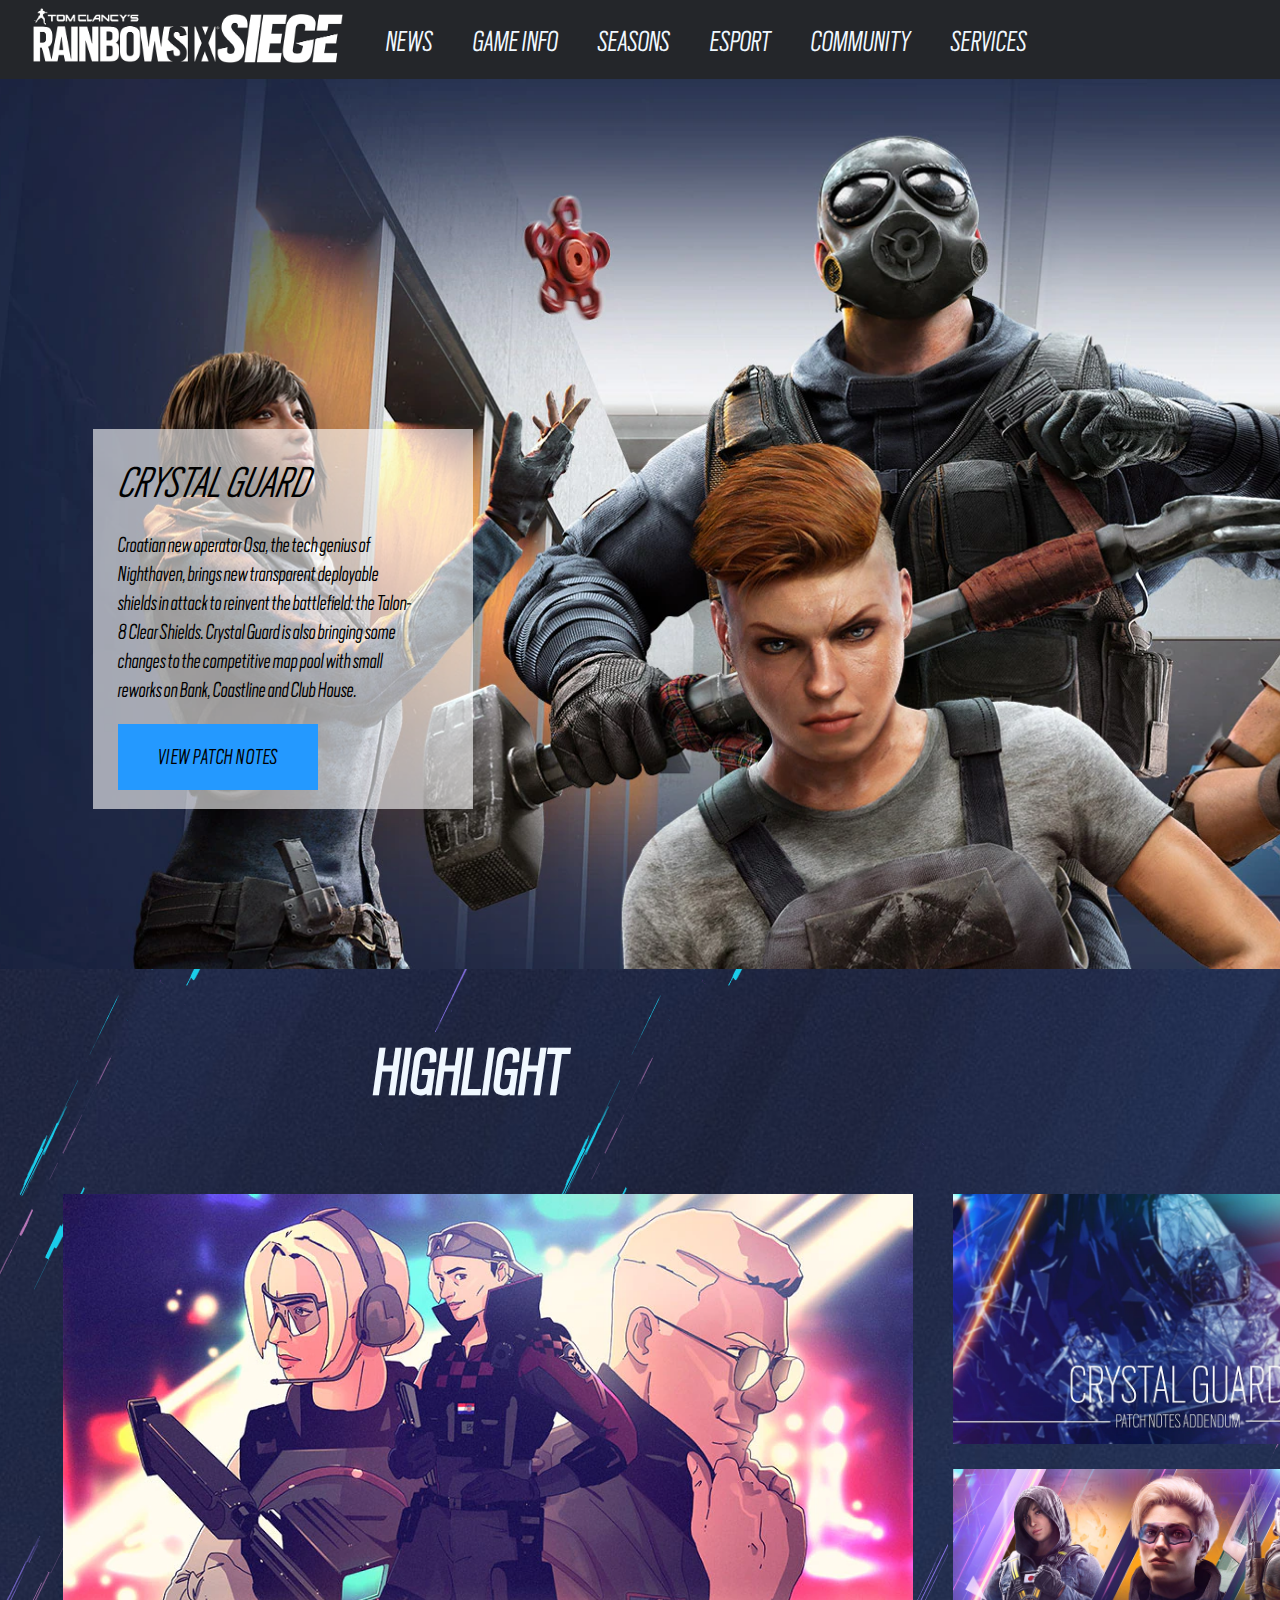
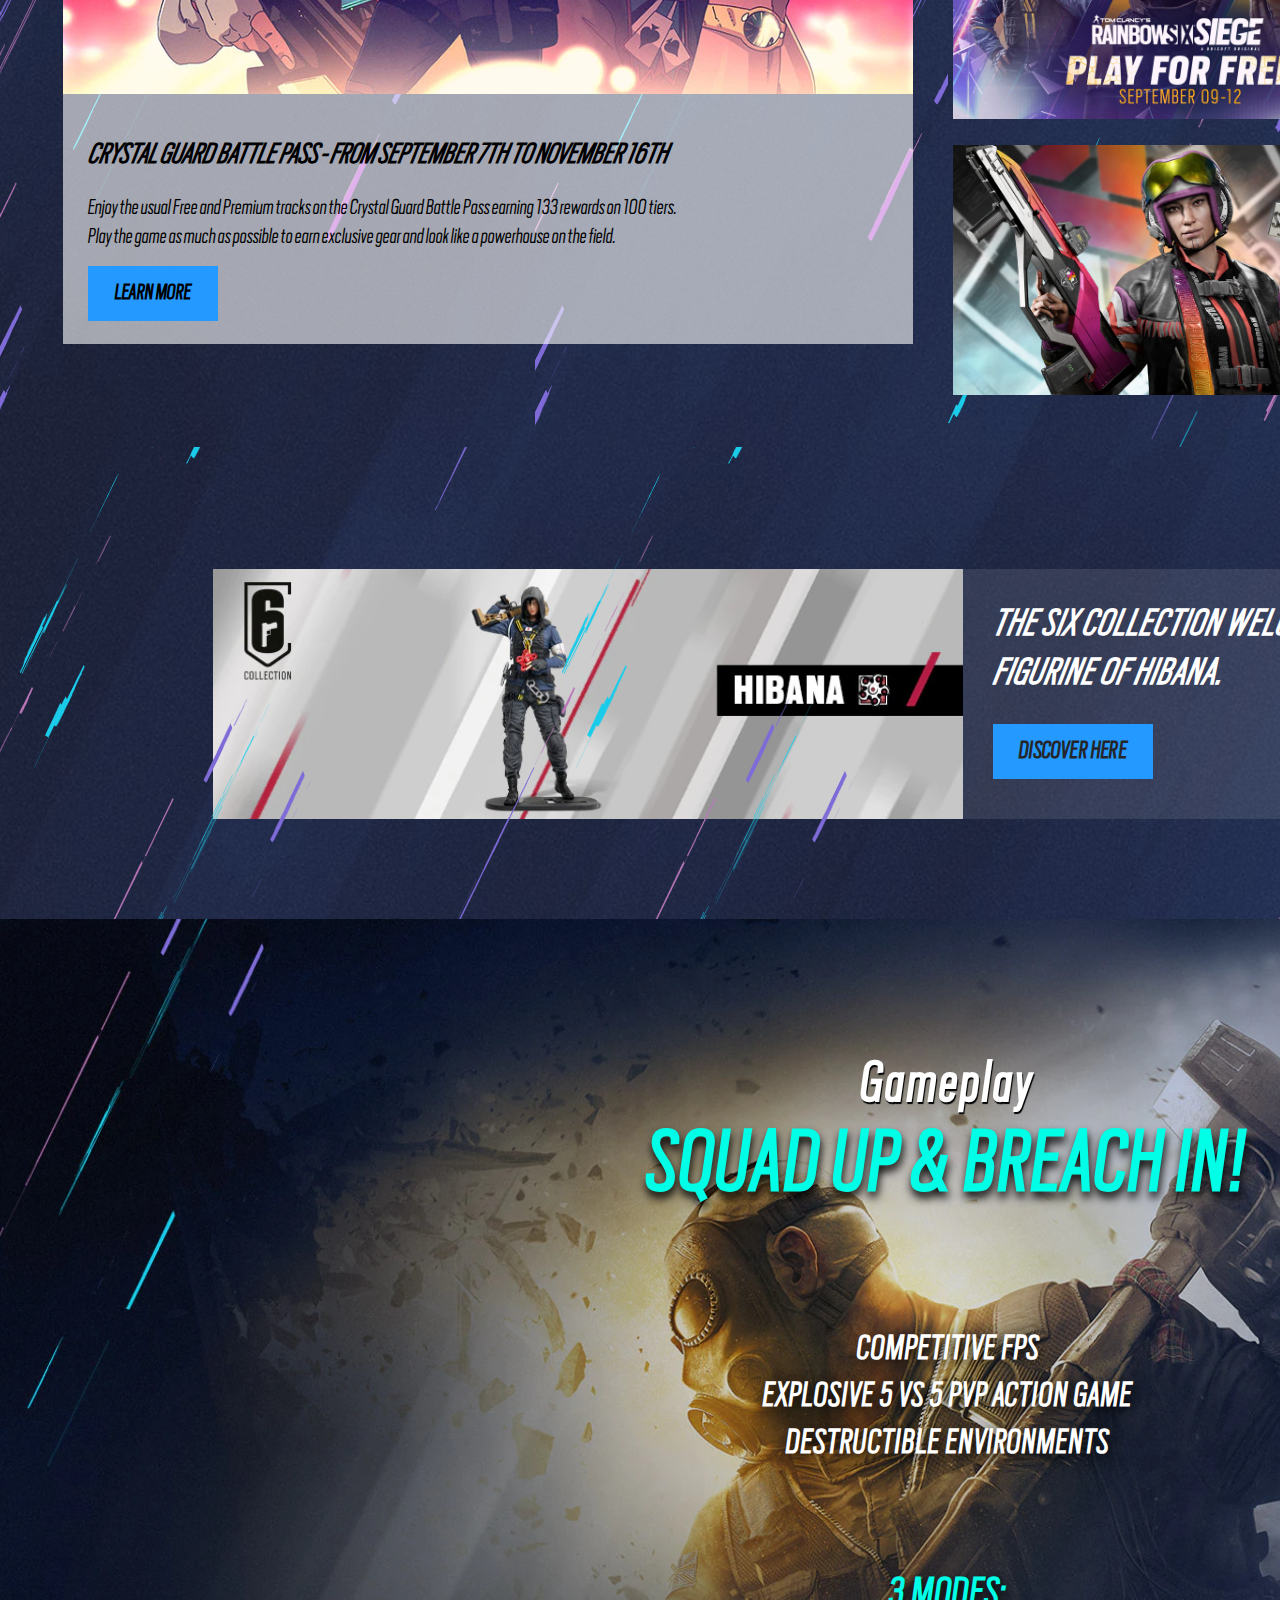
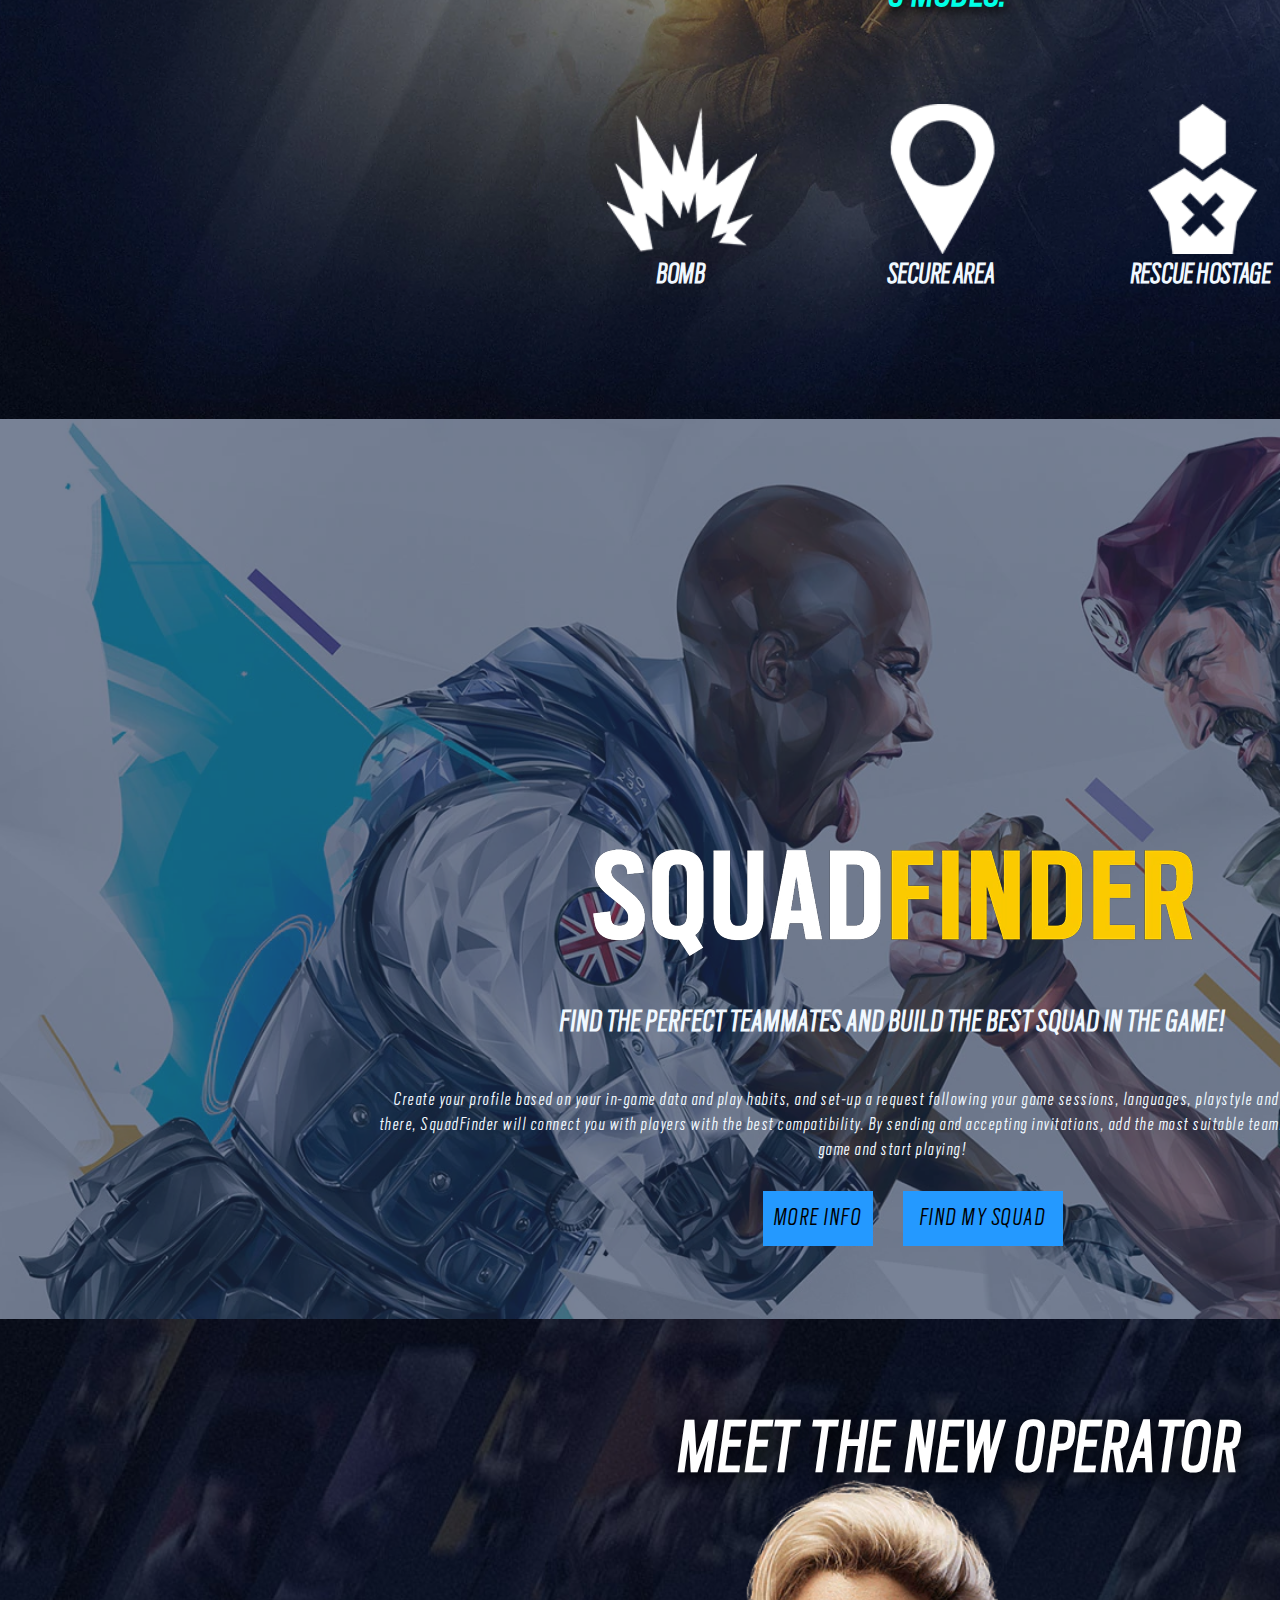
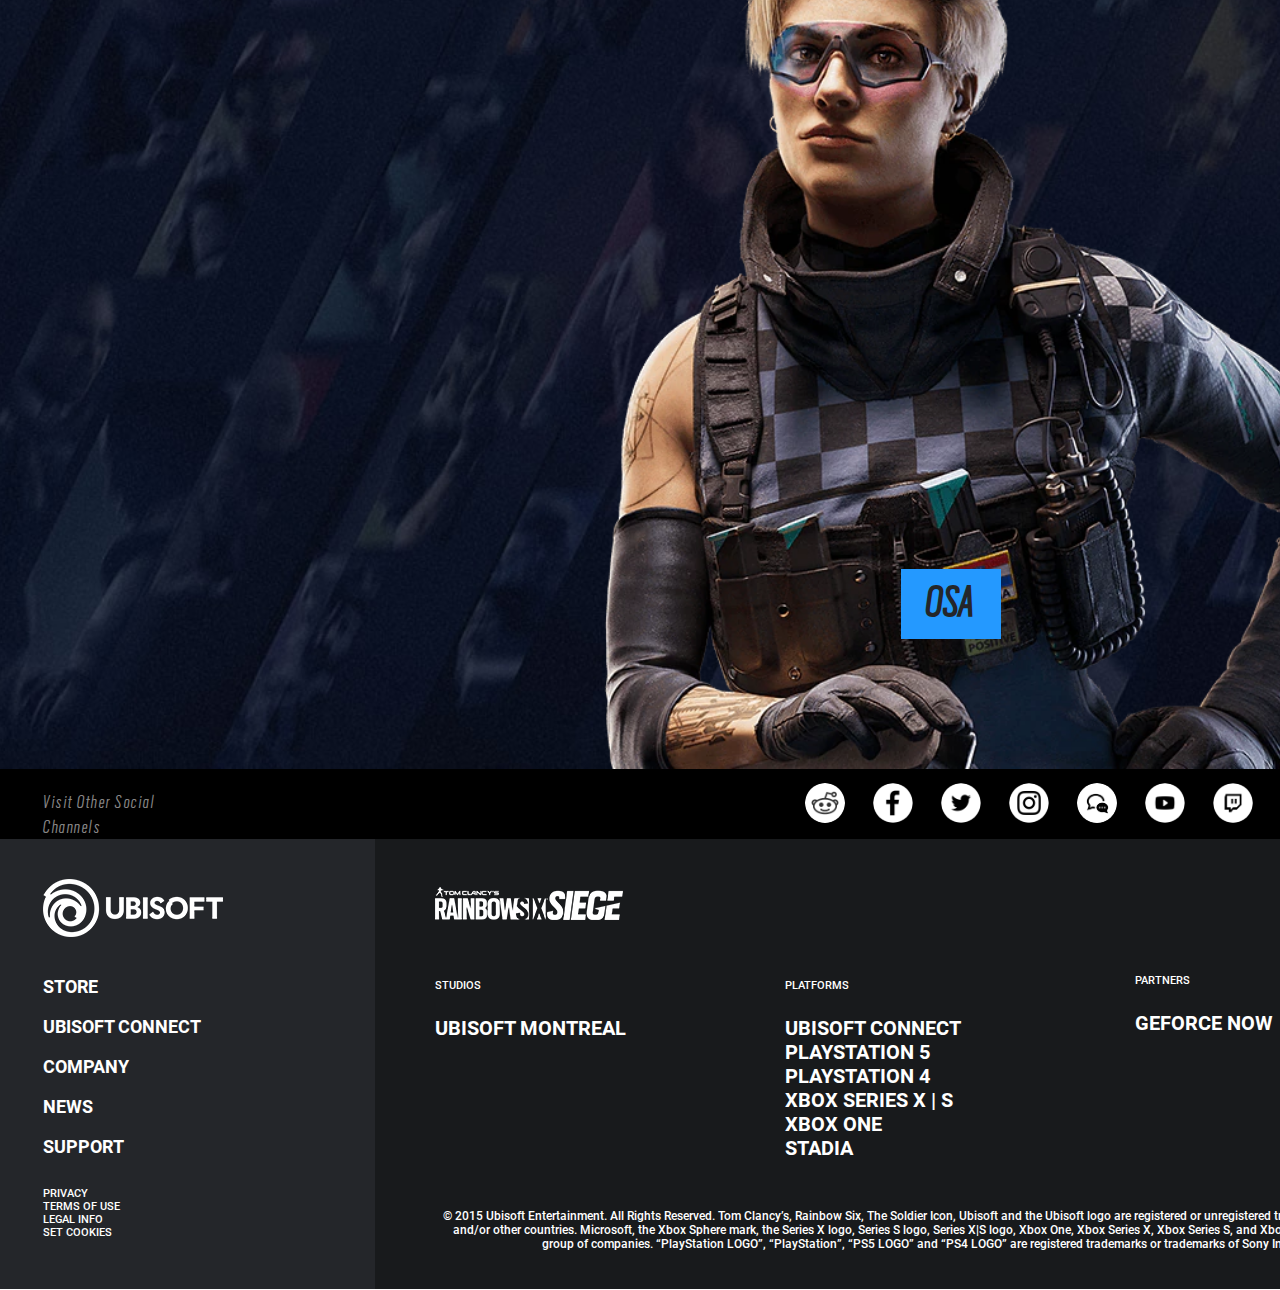
==== index.html @ 15030885 "Add files via upload" ====
<!doctype html>
<html>
<head>
<meta charset="utf-8">
<title>Untitled Document</title>
	<link href="css/main.css" rel="stylesheet">
</head>

<body>
	<div class="top">
		<div class="menu">
			<div class="logomenu"></div>
			<div class="logomenu2">
				<ul>
				<font size="+3"><li><a href="#">NEWS</a></li></font>
				<li><a href="#"><font size="+3">GAME INFO</font>
							<ul><font size="+2">
								<li><a href="#">DISCOVER</a></li>
								<li><a href="#">LEARN</a></li>
								<li><a href="#">OPERATIORS</a></li>
								<li><a href="#">MAPS</a></li>
								<li><a href="#">MEDIA</a></li></font>
					</ul>	
					</a></li>
				<font size="+3"><li><a href="#">SEASONS</a></li></font>
				<font size="+3"><li><a href="#">ESPORT</a></li></font>
				<li><a href="#"><font size="+3">COMMUNITY</font></a>
					<ul><font size="+2">
								<li><a href="#">GAMEPLAN</a></li>
								<li><a href="#">R6FIX</a></li>
								<li><a href="#">TOP ISSUES</a></li>
								<li><a href="#">SIEGE CHAMPIONS PROGRAM</a></li>
						</font>	
					</ul>
					</li>
				<li><a href="#"><font size="+3">SERVICES</font></a>
							<ul><font size="+2">
								<li><a href="#">MY PROFILE</a></li>
								<li><a href="#">SQUADFINDER</a></li>
								<li><a href="#">FRIEND REFFERAL</a></li>
								<li><a href="#">SUPPORT</a></li>
								<li><a href="#">SERVICE STATUS</a></li></font>
					</ul>
					</li>
			</ul>
			</div>
			<div class="logomenu3">
						<div class="in3">BUY NOW</div>
				<div class="in3">FREE WEEKEND</div>
			</div>
		</div>
			<div class="back">
				<div class="new">
				      <font size="+7"><i>CRYSTAL GUARD</i></font>
					<br><br><font size="+2">Croatian new operator Osa, the tech genius of</font>
					<br><font size="+2">Nighthaven, brings new transparent deployable</font>
					<br><font size="+2">shields in attack to reinvent the battlefield: the Talon-</font>
					<br><font size="+2">8 Clear Shields. Crystal Guard is also bringing some</font>
					<br><font size="+2">changes to the competitive map pool with small</font>
					<br><font size="+2">reworks on Bank, Coastline and Club House.</font>
				 <br><br><div class="newbox"><br><font size="+2">VIEW PATCH NOTES</font></div>
				</div>
				<div class="new1">
					<div class="topnew1"><i><font size="+2">NEW TO THE GAME?</font></i></div>
					<div class="newbox1">BEACH IN</div>
				</div>
					
				</div>
			<div class="giua">
				<div class="trai"><font size="+6"><h2>HIGHLIGHT</h2></font>
				<div class="trongtrai">
				  <br><div class="trongtrai1"></div>
						<div class="trongtrai2"><br><h1><i>CRYSTAL GUARD BATTLE PASS - FROM SEPTEMBER 7TH TO NOVEMBER 16TH</i></h1>
							<font size="+2">Enjoy the usual Free and Premium tracks on the Crystal Guard Battle Pass earning 133 rewards on 100 tiers.</font> 
							<font size="+2"><br>Play the game as much as possible to earn exclusive gear and look like a powerhouse on the field.</font>
						  <div class="boxtrai"><font size="+2">LEARN MORE</font></div>
							
					</div>
						
					</div>
				
				</div>
				<div class="phai"><font size="+6"><h2>LATEST NEWS</h2></font>
				<div class="trongphai">
					<br><div class="phai1">
						<div class="phai1-1"></div>
						<div class="phai1-2">
						<h2><i>Y6S3 CRYSTAL GUARD PATCH NOTES ADDENDUM</i></h2>
							<div class="botton">7/9/2021</div>
							<font size="+2">Updates and fixes made over the course of the Y6S3 Test Server.</font>
							<div class="readmore"><font size="+2">READ MORE</font></div>
							<div class="allnew">ALL NEWS</div>
							
						</div>
					</div>
					<div class="phai2">
						<div class="phai2-1"></div>
						<div class="phai2-2">
							<h2><i>SQUAD UP AND BREACH IN WITH RAINBOW SIX SIEGE FOR FREE THIS WEEKEND STARTING SEPTEMBER 9TH!</i></h2>
							<div class="botton2">7/9/2021</div>
							<font size="+2">Join over 75 million players and take advantage of the game at the best price ever!</font>
							<div class="readmore2"><font size="+2">READ MORE</font></div>
						
						</div>
					
					</div>
					<div class="phai3">
						<div class="phai3-1"></div>
						<div class="phai3-2">
						
							<h2><i>SIXTH GUARDIAN CHARITY PROGRAM Y6S3: INDSPIRE</i></h2>
							<div class="botton2">6/9/2021</div>
							<font size="+2">This Season, we’re partnering with Indspire for our next Sixth Guardian charity bundle!</font>
							<div class="readmore2"><font size="+2">READ MORE</font></div>
						
						</div>
						
						</div>
					</div>
					
					</div>
				<div class="endnew">
					<div class="endtrai"></div>
					<div class="endphai">
						<h1><i>THE SIX COLLECTION WELCOME A NEW MEMBER WITH THIS FIGURINE OF HIBANA.</i></h1>
						<div class="discover">DISCOVER HERE</div>
					</div>
				
				</div>
				</div>
				<br><br><br><br><br><br><br><br><br><div class="trong">
				
				
				
				
				</div>
		  	<div class="gameplay">
					<div class="gameplay1">
						<div class="game1">Gameplay</div>
						<div class="game2">SQUAD UP & BREACH IN!</div>
						<div class="game3">COMPETITIVE FPS<br>
																EXPLOSIVE 5 VS 5 PVP ACTION GAME<br>
																	DESTRUCTIBLE ENVIRONMENTS
						<div class="game4">
							
							3 MODES:
							</div>	
							
							
							</div>
					<div class="bot">
						<div class="bot1">
							<div class="bot1-1">BOMB</div>
						</div>
						<div class="bot2">
							<div class="bot2-1">SECURE AREA</div>
						</div>
						<div class="bot3">
							<div class="bot2-1">RESCUE HOSTAGE</div>
						</div>
						</div>
				</div>
		
		
		</div>
			<div class="qf">
				<div class="qf1">
				<div class="qf2"></div>
				<div class="qf3"><h4>FIND THE PERFECT TEAMMATES AND BUILD THE BEST SQUAD IN THE GAME!</h4></div>
				<div class="qf4">
					Create your profile based on your in-game data and play habits, and set-up a request following your game sessions, languages, playstyle and game mode. From
					<br>there, SquadFinder will connect you with players with the best compatibility. By sending and accepting invitations, add the most suitable teammates as friends in-
					<br>game and start playing!
				<div class="qf5">
						<div class="qf5-1">MORE INFO</div>
						<div class="qf5-2">FIND MY SQUAD</div>
					
					</div>	
					</div>
				</div>
				
				
				
		
		</div>
			<div class="osa">
				<div class="osa1">MEET THE NEW OPERATOR</div>
				<div class="osa2">
					<div class="osa2-1">OSA</div>
				</div>
		</div>
			<div class="social">
				<div class="social1">Visit Other Social Channels</div>	
				<div class="social2">
					<div class="social2-1"></div>
					<div class="social2-2"></div>
					<div class="social2-3"></div>
					<div class="social2-4"></div>
					<div class="social2-5"></div>
					<div class="social2-6"></div>
					<div class="social2-7"></div>
					<div class="social2-8"></div>
				
				</div>
		</div>
			<div class="cuoi">
					<div class="cuoi-t">
						<div class="t1"></div>
						<div class="t2"><br><br>
									STORE<br><br>
 									UBISOFT CONNECT<br><br>
									COMPANY<br><br>
									NEWS<br><br>
									SUPPORT
						</div>
						<div class="t3">
								PRIVACY<br>
								TERMS OF USE<br>
								LEGAL INFO<br>
								SET COOKIES
						</div>
				</div>
					<div class="cuoi-p">
							<div class="p1"></div>
							<div class="p2">STUDIOS
								<div class="p2-1"><br>UBISOFT MONTREAL</div>
								
					
						</div>
						<div class="p3">PLATFORMS
								<div class="p3-1">

											<br>UBISOFT CONNECT
											PLAYSTATION 5<br>
											PLAYSTATION 4<br>
											XBOX SERIES X | S<br>
											XBOX ONE<br>
											STADIA
							
							</div>
						
						</div>
							<div class="p4">PARTNERS
								<div class="p4-1"><br>GEFORCE NOW</div>	
						</div>	
						<div class="textend">
						© 2015 Ubisoft Entertainment. All Rights Reserved. Tom Clancy’s, Rainbow Six, The Soldier Icon, Ubisoft and the Ubisoft logo are registered or unregistered trademarks of Ubisoft Entertainment in the U.S.<br>
						and/or other countries. Microsoft, the Xbox Sphere mark, the Series X logo, Series S logo, Series X|S logo, Xbox One, Xbox Series X, Xbox Series S, and Xbox Series X|S are trademarks of the Microsoft<br>
							group of companies. “PlayStation LOGO”, “PlayStation”, “PS5 LOGO” and “PS4 LOGO” are registered trademarks or trademarks of Sony Interactive Entertainment Inc.
						
						</div>	
						<div class="warning"></div>
					</div>
				
		</div>
		</div>
	
</body>
</html>
---- css/main.css ----
@charset "utf-8";
/* CSS Document */
.top{
	width: 1910px;
	height: auto;
	margin-top: -9px;
	margin-left: -15px
}
.menu{
	width: 100%;
	height: 80px;
	background-color:#24262a;
	float: left;
}
.logomenu{
	width: 310px;
	height: 55px;
	margin-top: 9px;
	margin-left: 40px;
	background-image:url( "../images/r6s-y6-logo.webp");
	background-size: contain;
	float: left;
	
}
.logomenu2{
	width: 1050px;
	height: 80px;
	background-color: #24262a;
	float:left;
	
	
}
.logomenu2 ul{
/*	bo dau gach dau dong*/
	list-style: none;
	margin: 3px;
	padding: 0;
	font-family: r6;
	box-sizing: border-box;
	padding-left: 20px;
	
}
.logomenu2 ul li{
	padding: 20px;
	float: left;
	position: relative;
	
	
}
.logomenu2 ul li a{
	text-decoration: none;
	color: aliceblue;
	
}
.logomenu2 ul li:hover {
	border-bottom:5px solid aqua;
	padding-bottom: 13px;
	
	
	
}
.logomenu2 ul li ul{
	position: absolute;
	visibility: hidden;
	
	
}
.logomenu2 ul li ul li{
    width: 250px;
	font-family: r6;
	background-color:rgba(36,153,255,1.00);
	left: -43px;
	top: 15px;
	font-weight: 800;
	
	
	
}
.logomenu2 ul li:hover ul{
	visibility: visible;
	
	
	
}
.logomenu2 ul li ul li a{
	color: black;
}
.logomenu2 ul li ul li:hover {
	background-color:rgba(0,255,255,1.00);
}


.logomenu3{
	width: 480px;
	height: 80px;
	background-color: #24262a;
	float: left;
	font-weight: 800;
	font-family: r6;
	font-size: 150%;
	
		
}
.in3{
	width: 190px;
	height: 60px;
	background-color:rgba(36,153,255,1.00);
	float: right;
	margin: 2%;
	text-align: center;
	color:black;
	font-family: r6;
	padding: 15px;
	box-sizing: border-box;
	justify-content: center;
	display: flex;
		
}
.in3:hover{
	background-color: aqua;
}
.back{
	width: 100%;
	height: 890px;
	background-image: url( "../images/r6s-gameinfo-discover-intro-bg.webp");
	background-size: cover;
	float: left;
	
}
.new{
	width: 380px;
	height: 380px;
	background-color: #ffffff99;
	margin-top: 350px;
	margin-left: 100px;
	font-family: r6;
	text-align: left;
	padding: 25px;
	box-sizing: border-box;
	background-size: cover;
	color: black;
	
}
.newbox{
	width: 200px;
	height: 60px;
	background-color:rgba(36,153,255,1.00);
	text-align: center;
	color: black;
	font-weight: 500;
	font-family: r6;
	padding-bottom: 6px;
	
	letter-spacing: 0.5px;
	
}
.newbox:hover{
	background-color: aqua;
}
.new1{
	width: 400px;
	height: 250px;
	background-image: url("../images/r6s-seasons-y6s2-main.webp");
	float: right;
	margin-top: -200px;
	margin-right: 100px;
	background-size:cover;
	font-weight: 500;
	font-family: r6;	
}
.topnew1{
	width: 400px;
	height: 50px;
	background-color: #ffffff99;
	text-align: center;
	font-family: r6;
	font-weight: 800;
	padding-top: -10px;
	box-sizing: border-box;
	font-size: 250%;
	letter-spacing: 0.5px;
	
	
}
.newbox1{
	width: 120px;
	height: 44px;
	background-color:rgba(36,153,255,1.00);
	text-align: center;
	margin-left: 140px;
	margin-top: 130px;
	padding: 6px;
	box-sizing: border-box;
	font-size: 150%;
	
}
.newbox1:hover{
	background-color: aqua;
}
.giua{
	width: 100%;
	height: 1550px;
	background-image: url("../images/r6s-bg-default-repeat.jpg");
	float: left;
	background-size: cover;
	
	
}
.trai{
	width: 50%;
	height: 1550px;
	background-image: url("../images/h1.png");
	
	float: left;
	text-align: center;
	color: aliceblue;
 	font-family: r6;
	
	
}
.phai{
	width: 50%;
	height: 1550px;
	background-image:url("../images/h2.png");
	
	float: right;
	text-align: center;
	color: aliceblue;
	font-family: r6;
}
.trong{
	width: 100%;
	height: 1200px;
	
	
}
.trongtrai{
	width: 850px;
	height: 750px;
	
	float: left;
	margin-left: 70px;
	box-sizing: border-box;
	
}
.trongtrai1{
	width: 850px;
	height: 500px;
	background-image: url("../images/r6s-battlepass-highlight.webp");
	background-size: cover;
}
.trongtrai2{
	width: 850px;
	height: 250px;
	text-align: left;
	padding-left:25px;
	color: black;
	font-family: r6;
	box-sizing: border-box;
	background-color: #ffffff99;
	
	
}
.boxtrai{
	width: 130px;
	height: 55px;
	background-color:rgba(36,153,255,1.00);
	text-align: center;
	font-weight: 800;
	margin-top: 15px; 
	box-sizing: border-box;
	padding-top: 12px;
	
	
		
	
	
}
.boxtrai:hover{
	background-color: aqua;
	
}
.trongphai{
	width: 850px;
	height: 750px;
	
	float: right;
	margin-right: 100px;
}
.phai1{
	width: 900px;
	height: 250px;
	
	margin-bottom: 3%;
	box-sizing: border-box;
	
}
.phai1-1{
	width: 450px;
	height: 250px;
	background: url( "../images/R6S_Y6S3_PatchNotes.webp");
	background-size: cover;
	float: left;
	
	
	
}
.phai1-2{
	width:450px;
	height: 250px;
	background-color:#ffffff99;
	float: right;
	font-family: r6;
	color: black;
	text-align: left;
	box-sizing: border-box;
	padding-left: 10px;
	
	font-size: 105%
	
}
.botton{
	width: 100px;
	height: 25px;
	background-color: black;
	color: white;
	
	padding-top: 1px;
	box-sizing: border-box;
	text-align: center;
	font-weight: 500;
	
	
}
.botton2{
	width: 100px;
	height: 25px;
	background-color: black;
	color: white;
	
	
	box-sizing: border-box;
	text-align: center;
	font-weight: 500;
}
.readmore{
	width:110px;
	height:35px;
	background-color:rgba(36,153,255,1.00);
	margin-top: 10px;
	padding-top: 2px;
	box-sizing: border-box;
	text-align: center;
	font-weight: 500;
		
}
.readmore2{
	width:110px;
	height:35px;
	background-color:rgba(36,153,255,1.00);
	margin-top: 10px;
	padding-top: 2px;
	box-sizing: border-box;
	text-align: center;
	font-weight: 500;
		
}
.readmore:hover{
	background-color: aqua;
}
.readmore2:hover{
	background-color: aqua;
}
	

.phai2{
	width: 900px;
	height: 250px;
	
	margin-bottom: 3%;
}
.phai2-1{
	width: 450px;
	height: 250px;
	background: url(  "../images/R6S_FWE_EN.webp");
	background-size: cover;
	float: left;
	
	
}
.phai2-2{
	width:450px;
	height: 250px;
	background-color:#ffffff99;
	float: right;
	font-family: r6;
	color: black;
	text-align: left;
	box-sizing: border-box;
	padding-left: 10px;
	
	font-size: 105%
	}
.phai3{
	width: 900px;
	height: 250px;
	
}
.phai3-1{
	width: 450px;
	height: 250px;
	background: url(  "../images/R6S_Y6S3_SixthGuardian_Header.webp");
	background-size: cover;
	float: left;
}
.phai3-2{
	width:450px;
	height: 250px;
	background-color:#ffffff99;
	float: right;
	font-family: r6;
	color: black;
	text-align: left;
	box-sizing: border-box;
	padding-left: 10px;
	
	font-size: 105%
	
	}
.allnew{
	width: 120px;
	height: 55px;
	background-color:rgba(36,153,255,1.00);
	margin-top: 660px;
	margin-left: -70px;
	font-weight: 600;
	text-align: center;
	font-family: r6;
	font-size: 150%;
	padding-top: 11px;
	box-sizing: border-box;
	opacity: 0.9;	
		
}
.endnew{
	width: 1500px;
	height: 300px;
	margin-left: 220px;
	margin-top: 1200px;
	box-sizing: border-box;
	
}
.endtrai{
	width: 750px;
	height: 250px;
	background-image: url("../images/UBIC_SIX_COLLECTION_HIBANA.webp");
	background-size: cover;
}
.endphai{
	width: 750px;
	height: 250px;
	background-color:rgba(255,255,255,0.1);
	box-sizing: border-box;
	float: right;
	margin-top: -350px;
	letter-spacing: 1px;
	text-align:left;
	padding-left: 30px;
	padding-top: 1px;
	color: white;
	font-family: r6;
	font-size: 130%;
}
.discover{
	width: 160px;
	height: 55px;
	background-color:rgba(36,153,255,1.00);
	text-align: center;
	font-weight: 600;
	margin-top: 20px;
	font-size: 130%;
	padding-top: 10px;
	box-sizing: border-box;
	letter-spacing: 0.2px;
	color: #24262a;
}
.discover:hover{
	background-color: aqua;
}
.allnew:hover{
	background-color: aqua;
}
.gameplay{
	width: 100%;
	height: 1100px;
	background-image: url("../images/r6s-gameinfo-discover-gameplay-bg.webp");
	float: left;
	background-size: cover;
	justify-content: center;
	display: flex;
}
.gameplay1{
	width: 50%;
	height: 500px;
	font-weight: 700;
	margin-top: 125px;
	box-sizing: border-box;
	
}
.game1{
	width: 100%;
	height: 60px;
	letter-spacing:3px;
	text-align: center;
	color:#ffffff;
	font-family: r6;
	box-sizing: border-box;
	font-size: 400%;
	text-shadow: 1px 2px 1px black ;
}
.game2{
	width: 100%;
	height: 70px;
	font-size: 600%;
	text-align: center;
	color:#00ffe6;
	letter-spacing:2px;
	box-sizing: border-box;
	font-family: r6;
	text-shadow: 1px 6px 10px black ;
}
.game3{
	width: 100%;
	height: 200px;
	font-family: r6;
	text-align: center;
	color: #ffffff;
	padding-top: 150px;
	box-sizing: border-box;
	font-size: 240%;
	text-shadow: 1px 4px 15px black ;
	letter-spacing:1px;
}
.game4{
	width: 100%;
	height: 200px;
	font-size: 120%;
	text-align: center;
	color: #00ffe6;
	padding-top: 100px;
	box-sizing: border-box;
	font-family: r6;
	text-shadow: 1px 4px 10px black ;
	
}
.bot{
	width: 700px;
	height: 180px;
	
	margin-left: 136px;
	margin-top: 330px;
	justify-content: center;
	
		
	
}
.bot1{
	width:150px;
	height: 150px;
	background-image: url("../images/download (1).webp");
	background-size: cover;
	float: left;
	letter-spacing:0.3px;
}
.bot1-1{
	width:150px;
	height: 30px;
	text-align: center;
	margin-top: 150px;
	font-family: r6;
	color: aliceblue;
	font-size: 200%;
	
}
.bot2{
	width:150px;
	height: 150px;
	background-image: url( "../images/download (2).webp");
	background-size: cover;
	float: left;
	margin-left: 110px;
	box-sizing: border-box;
	letter-spacing:0.2px;
}
.bot2-1{
	width:150px;
	height: 30px;
	text-align: center;
	margin-top: 150px;
	font-family: r6;
	color: aliceblue;
	font-size: 200%;
	
}
.bot3{
	width:150px;
	height: 150px;
	background-image: url( "../images/download.webp");
	background-size: cover;
	float: left;
	margin-left: 110px;
	letter-spacing:0.2px;
}
.bot2-1{
	width:150px;
	height: 30px;
	text-align: center;
	margin-top: 150px;
	font-family: r6;
	color: aliceblue;
	font-size: 200%;
	
}
@font-face{
	font-family: r6;
	src: url(  "../font/Scout Font Family/ScoutCond-LightItalic.otf");
}
.qf{
	width: 100%;
	height: 900px;
	background-image: url("../images/R6S_SquadFinder_bkg.webp");
	background-size: cover;
	float: left;
	justify-content: center;
	display: flex;
	
}
.qf1{
	width: 100%;
	height: 900px;
	
	background: rgba(30, 46, 80, 0.6);
}
.qf2{
	width: 600px;
	height: 107px;
	background-image: url("../images/SQUADFINDER-logo.webp");
	margin-top: 430px;
	margin-left: 600px;
	
}
.qf3{
	width: 800px;
	font-size: 210%;
	letter-spacing: 1px;
	padding-top: -10;
	margin-left: 500px;
	color: aliceblue;
	text-align: center;
	font-family: r6;
	box-sizing: border-box;
}
.qf4{
	width: 1200px;
	height: 50px;
	
	margin-left: 300px;
	margin-top: 40px;
	color: aliceblue;
	text-align: center;
	font-family: r6;
	font-size: 130%;
	letter-spacing: 1.5px;
}
.qf5{
	width: 300px;
	height: 50px;
	
	margin-left: 470px;
	margin-top: 30px
		
}
.qf5-1{
	width:110px;
	height: 55px;
	background-color:rgba(36,153,255,1.00);
	float: left;
	font-family: r6;
	font-size: 130%;
	padding-top:10px;
	box-sizing: border-box;
	color: black;
	font-weight: 500;
}
.qf5-2{
	width:160px;
	height: 55px;
	background-color:rgba(36,153,255,1.00);
	float: right;
	font-family: r6;
	font-size: 130%;
	padding-top:10px;
	box-sizing: border-box;
	color: black;
	font-weight: 500;
}
.qf5-2:hover{
	background-color: aqua;
}
.qf5-1:hover{
	background-color: aqua;
}
.osa{
	width: 100%;
	height: 1050px;
	background-image: url("../images/r6s-bg-operators.jpg");
	background-size: cover;
	float: left;
	
	
	}
.osa1{
	width: 50%;
	height: 150px;
	color: #ffffff;
	margin-left: 490px;
	padding-top: 80px;
	font-family: r6;
	font-size: 500%;
	font-weight: 600;
	letter-spacing: 2.5px;
	box-sizing: border-box;
	text-align: center;
	text-shadow: 1px 5px 20px black ;
}
.osa2{
	width: 50%;
	height: 900px;
	background-image: url("../images/r6s-operator-osa.webp");
	background-size: cover;
	margin-left: 480px;
	justify-content: center;
	display: flex;
	
}
.osa2-1{
	width: 100px;
	height: 70px;
	background-color:rgba(36,153,255,1.00);
	margin-top: 700px;
	color: #24262a;
	font-family: r6;
	text-align: center;
	font-size: 300%;
	font-weight: 600;
	padding-top: 4px;
	box-sizing: border-box;
	letter-spacing: 0.5px;
}
.osa2-1:hover{
	background-color:rgba(0,255,255,1.00);
}
.social{
	width: 100%;
	height: 70px;
	background-color: black;
	float: left;
	box-sizing: border-box;
}
.social1{
	width:9%;
	height: 70px;
	color: #888787;
	margin-left: 50px;
	margin-top: 20px;
	font-family: r6;
	font-size: 130%;
	letter-spacing: 1.5px;
	box-sizing: border-box;
	float: left;
}
.social2{
	width:88%;
	height: 70px;
	box-sizing: border-box;
	background-color: black;
	float: right;
	justify-content: center;
	display: flex;
}
.social2-1{
	width: 40px;
	height: 40px;
	background-image: url("../images/social_reddit.png");
	margin: 14px;
	border-radius: 50%;
	background-size: cover;
	
	
}
.social2-2{
	width: 40px;
	height: 40px;
	background-image: url(  "../images/fb.png");
	background-size: cover;
	margin: 14px;
	border-radius: 50%;
	
	
}
.social2-3{
	width: 40px;
	height: 40px;
	background-image: url(  "../images/tew.png");
	background-size: cover;
	margin: 14px;
	border-radius: 50%;
	
	
}
.social2-4{
	width: 40px;
	height: 40px;
	background-image: url(  "../images/insta.png");
	background-size: cover;
	margin: 14px;
	border-radius: 50%;
	
	
}
.social2-5{
	width: 40px;
	height: 40px;
	background-image: url(   "../images/chat.png");
	background-size: cover;
	margin: 14px;
	border-radius: 50%;
	
	
}
.social2-6{
	width: 40px;
	height: 40px;
	background-image: url( "../images/you.png");
	background-size: cover;
	margin: 14px;
	border-radius: 50%;
	
	
}
.social2-7{
	width: 40px;
	height: 40px;
	background-image: url(   "../images/twitcch.png");
	background-size: cover;
	margin: 14px;
	border-radius: 50%;
	
	
}
.social2-8{
	width: 40px;
	height: 40px;
	background-image: url( "../images/discord_social.png");
	background-size: cover;
	margin: 14px;
	border-radius: 50%;
	
}
.social2-8:hover{
	border:3px solid aqua;
}
.social2-7:hover{
	border:3px solid aqua;
}
.social2-6:hover{
	border:3px solid aqua;
}
.social2-5:hover{
	border:3px solid aqua;
}
.social2-4:hover{
	border:3px solid aqua;
}
.social2-3:hover{
	border:3px solid aqua;
}
.social2-2:hover{
	border:3px solid aqua;
}
.social2-1:hover{
	border:3px solid aqua;
}
.cuoi{
	width: 100%;
	height: 450px;
	background-color: black;
	float: left
}
.cuoi-t{
	width: 20%;
	height: 450px;
	float: left;
	background-color:#24262a;
	
}
.t1{
	width: 180px;
	height: 58px;
	background-image: url("../images/footer_logo.webp");
	margin-left: 50px;
	margin-top: 40px;
}
.t2{
	width: 220px;
	height: 180px;
	font-family: roboto;
	margin-left: 50px;
	color: #ffffff;
	font-weight: 500;
	font-size: 110%
	
}
.t3{
	width: 100px;
	height: 100px;
	color: #ffffff;
	margin-left: 50px;
	margin-top: 70px;
	font-family: robotothin;
	font-size: 70%;
	
}
.cuoi-p{
	width: 80%;
	height: 450px;
	float: left;
	background-color:#181a1c;
}
.p1{
	width: 188px;
	height: 50px;
	background-image: url( "../images/lg.png");
	margin-left: 60px;
	margin-top: 40px;
	
	
}
.p2{
	margin-left: 60px;
	width: 250px;
	height: 60px;
	color: #ffffff;
	margin-top: 50px;
	font-family: robotothin;
	font-size: 70%;
	box-sizing: border-box;
	float: left;
}
.p2-1{
	width: 200px;
	height: 20px;
	color: #ffffff;
	font-family: roboto;
	font-size: 180%;
	
}
.p3{
	margin-left: 100px;
	width: 250px;
	height: 60px;
	color: #ffffff;
	margin-top: 50px;
	font-family: robotothin;
	font-size: 70%;
	box-sizing: border-box;
	float: left;
	
}
.p3-1{
	width: 188px;
	height: 20px;
	color: #ffffff;
	font-family: roboto;
	font-size: 180%;
	
		
	
}
.p4{
	margin-left: 100px;
	width: 200px;
	height: 60px;
	color: #ffffff;
	margin-top: 45px;
	font-family: robotothin;
	font-size: 70%;
	box-sizing: border-box;
	float: left;
	
}
.p4-1{
	width: 188px;
	height: 20px;
	color: #ffffff;
	font-family: roboto;
	font-size: 180%;
}
.warning{
	margin-left: 1300px;
	width: 66px;
	height: 81px;
	color: #ffffff;
	margin-top: -100px;
	font-family: robotothin;
	font-size: 70%;
	box-sizing: border-box;
	float: left;
	background-image: url("../images/pegi18-white.webp");
	
	
}
.textend{
	width: 1100px;
	height: 60px;
	
	margin-left: 60px;
	margin-top: 280px;
	color: #ffffff;
	text-align: center;
	font-family: robotothin;
	font-size: 75%;
	clear: both;
}

@font-face{
	font-family: roboto;
	src: url( "../font/Roboto-Bold.ttf");
}
@font-face{
	font-family: robotothin;
	src: url(  "../font/Roboto-Medium.ttf");
}
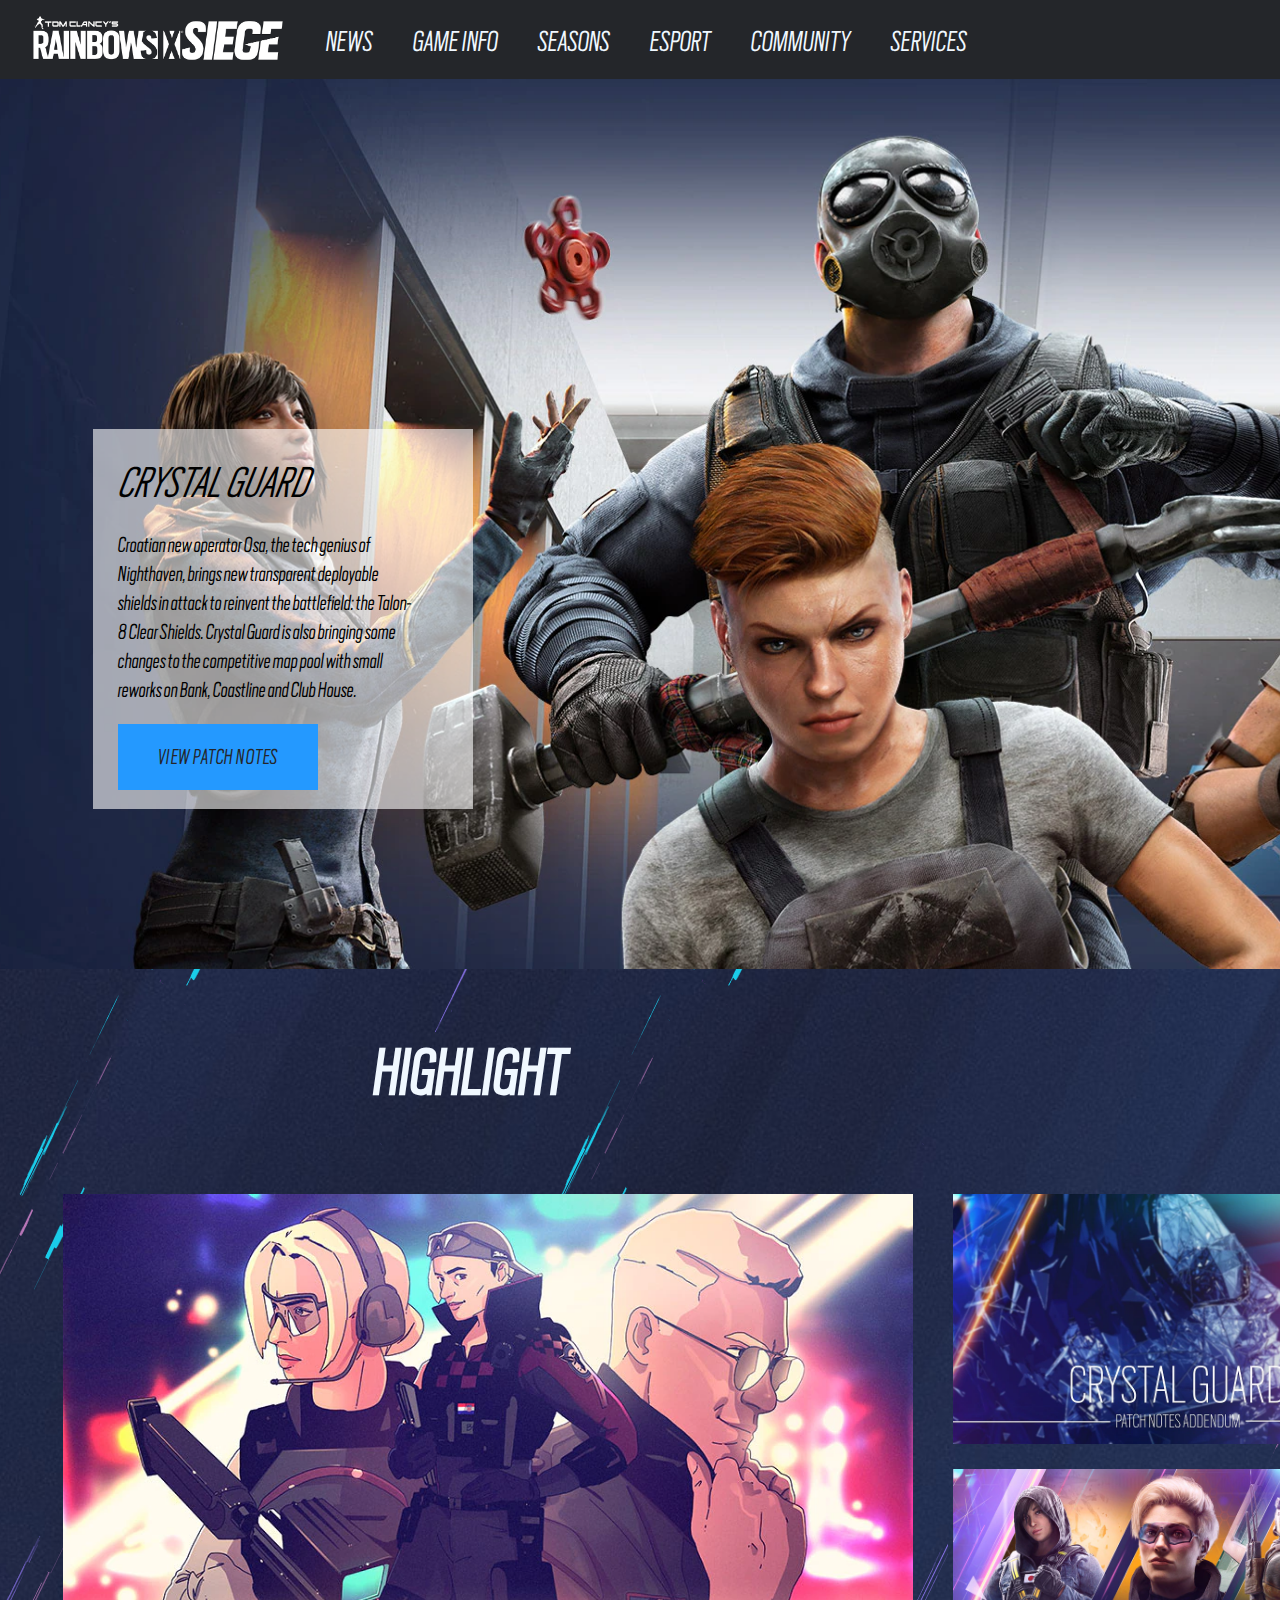
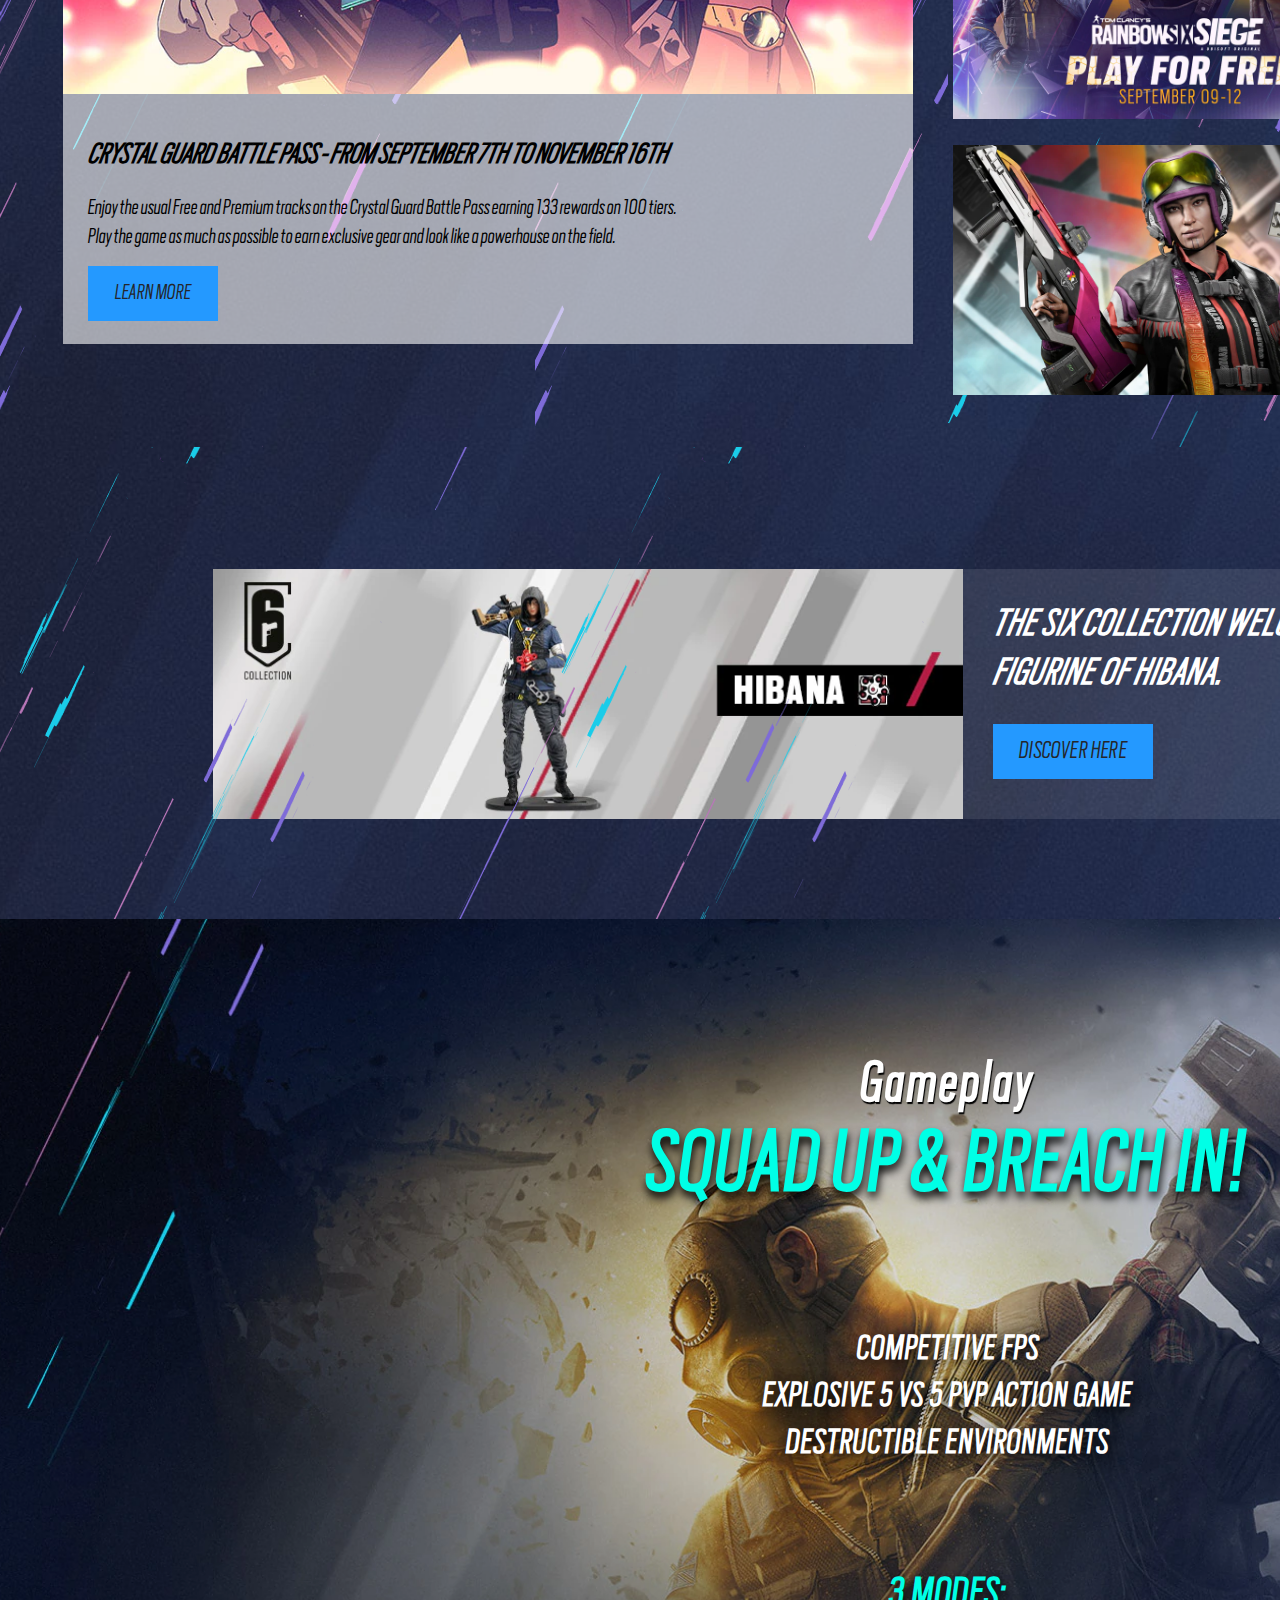
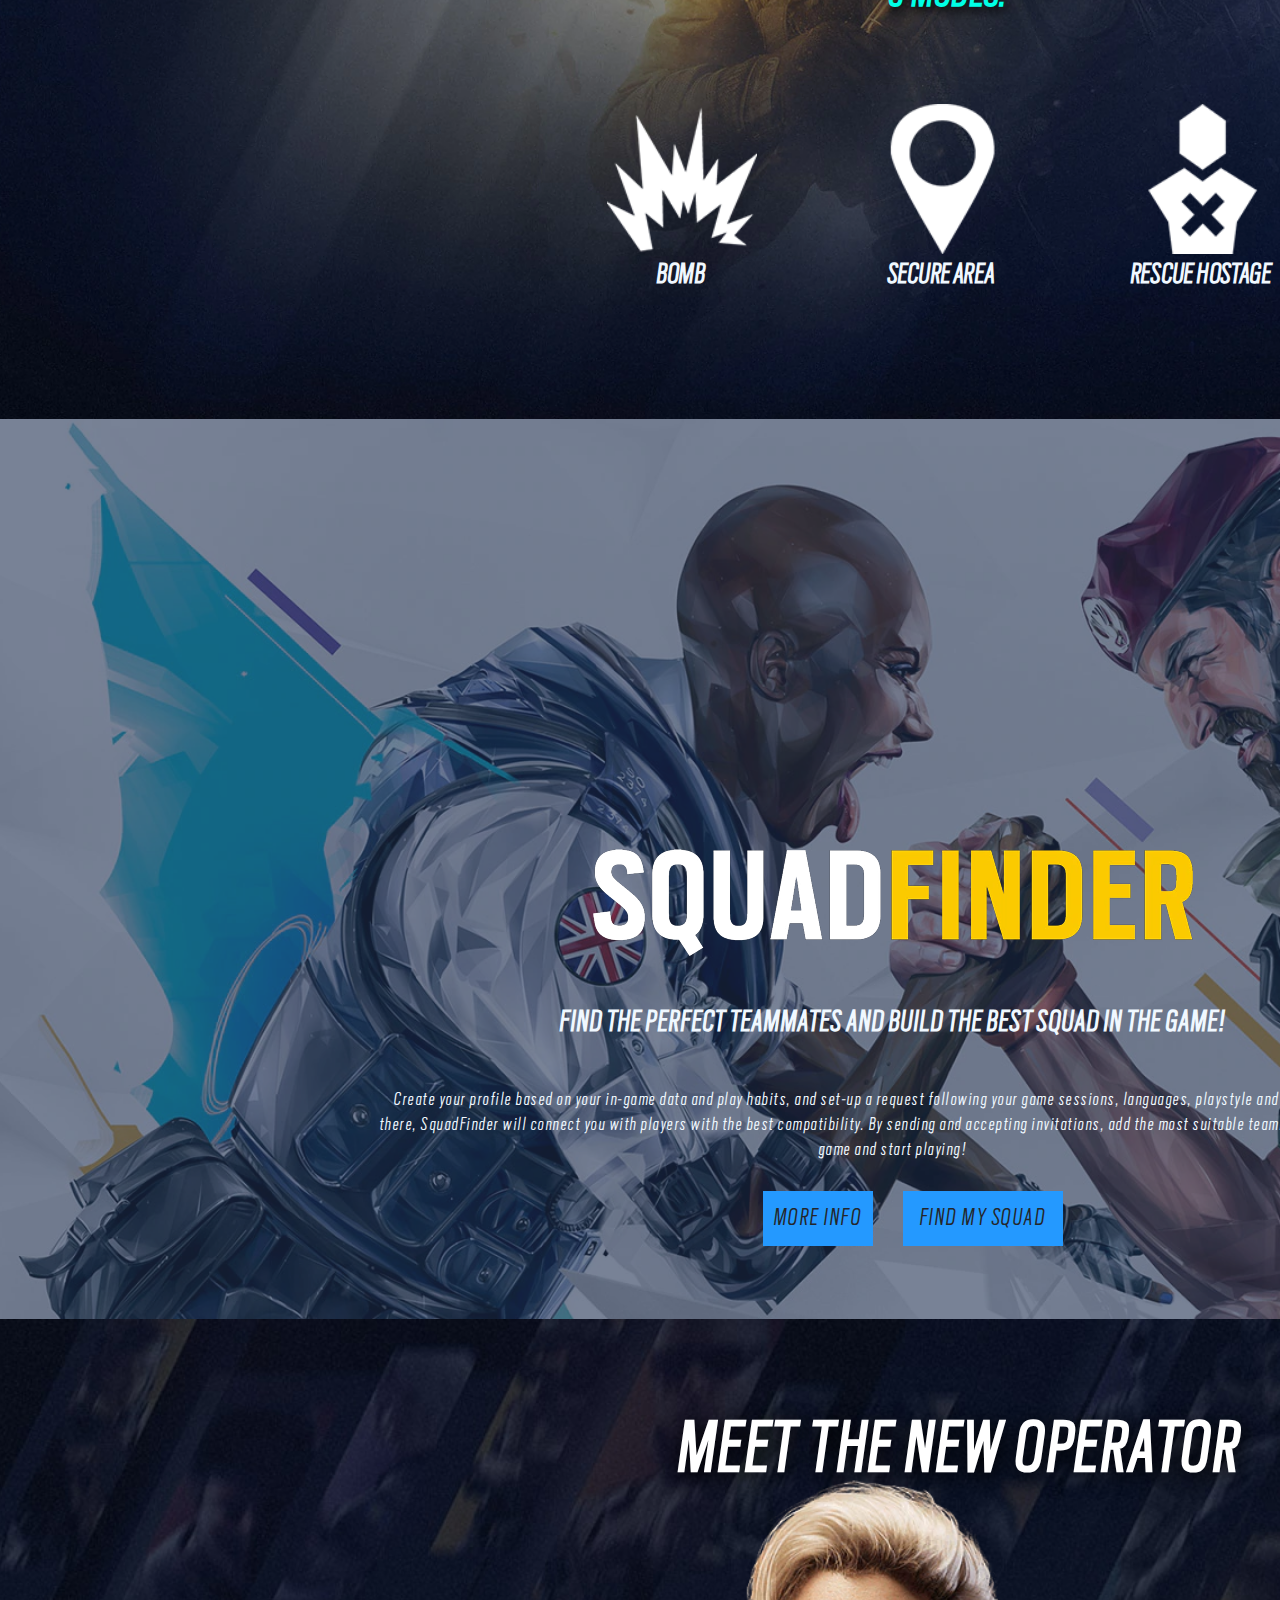
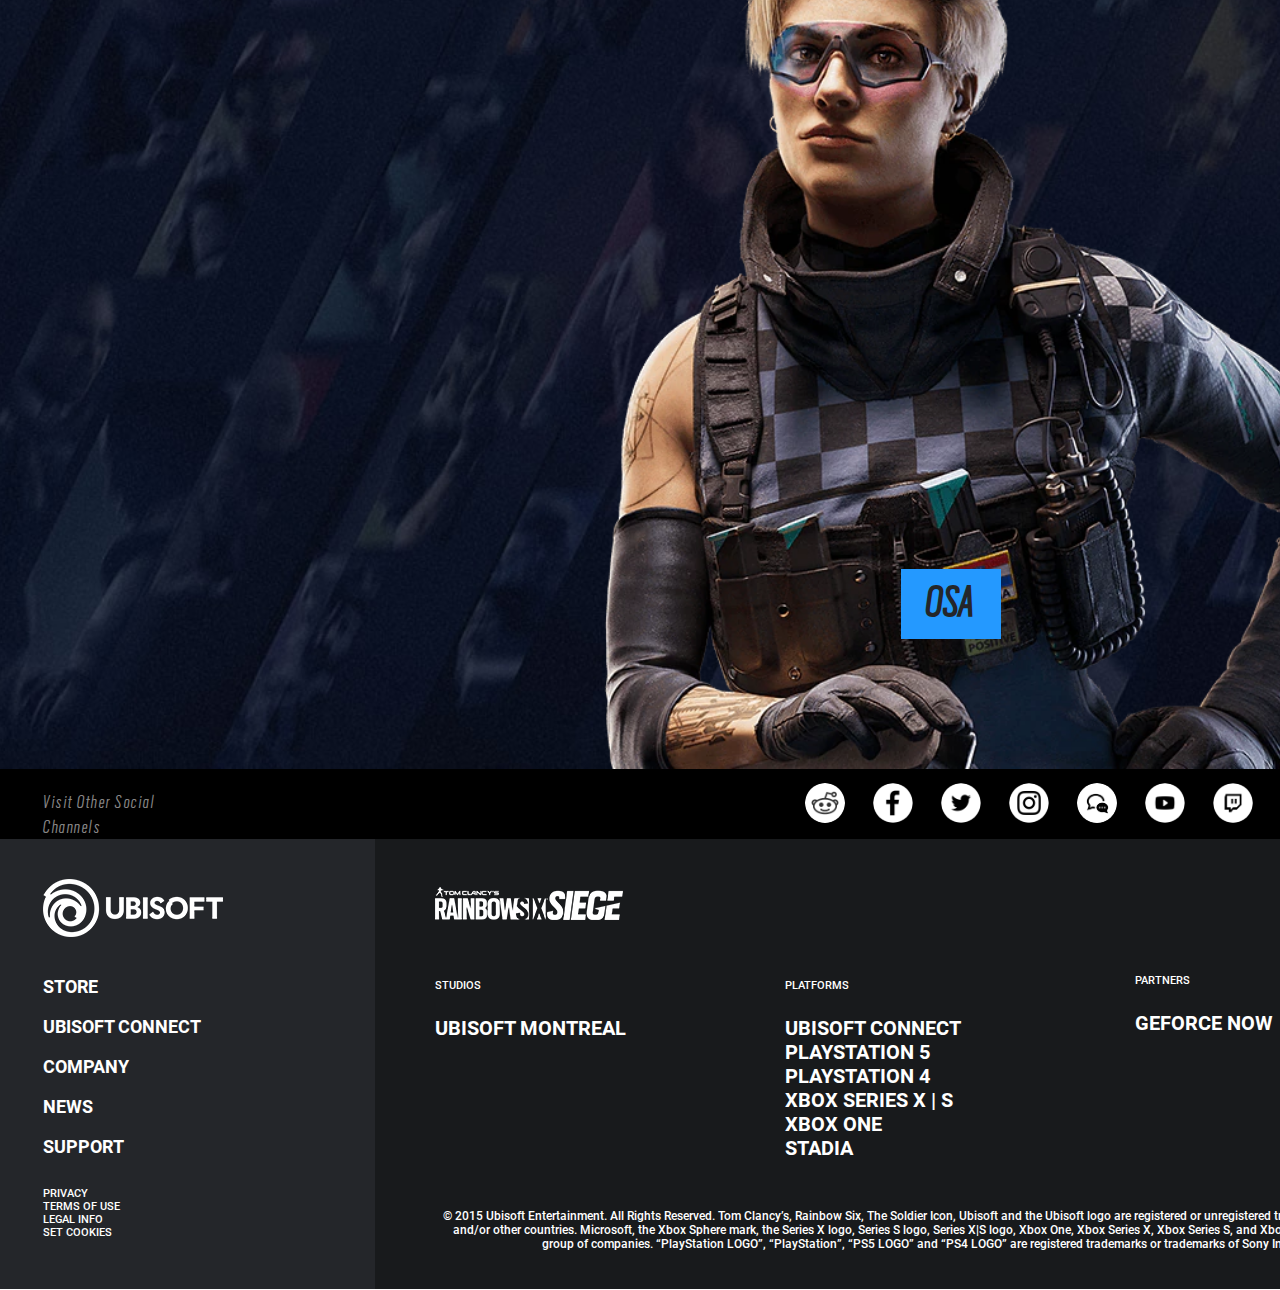
==== commit f7cb4714: "Add files via upload" ====
--- a/index.html
+++ b/index.html
@@ -2,14 +2,14 @@
 <html>
 <head>
 <meta charset="utf-8">
-<title>Untitled Document</title>
+<title>Rainbow 6: Siege </title>
 	<link href="css/main.css" rel="stylesheet">
 </head>
 
 <body>
 	<div class="top">
 		<div class="menu">
-			<div class="logomenu"></div>
+			<a href="#"><div class="logomenu"></div></a>
 			<div class="logomenu2">
 				<ul>
 				<font size="+3"><li><a href="#">NEWS</a></li></font>
@@ -44,10 +44,10 @@
 					</li>
 			</ul>
 			</div>
-			<div class="logomenu3">
+			<a href="#"><div class="logomenu3">
 						<div class="in3">BUY NOW</div>
 				<div class="in3">FREE WEEKEND</div>
-			</div>
+				</div></a>
 		</div>
 			<div class="back">
 				<div class="new">
@@ -58,11 +58,11 @@
 					<br><font size="+2">8 Clear Shields. Crystal Guard is also bringing some</font>
 					<br><font size="+2">changes to the competitive map pool with small</font>
 					<br><font size="+2">reworks on Bank, Coastline and Club House.</font>
-				 <br><br><div class="newbox"><br><font size="+2">VIEW PATCH NOTES</font></div>
+					<br><br><div class="newbox"><br><font size="+2"><a href="#">VIEW PATCH NOTES</a></font></div>
 				</div>
 				<div class="new1">
 					<div class="topnew1"><i><font size="+2">NEW TO THE GAME?</font></i></div>
-					<div class="newbox1">BEACH IN</div>
+					<div class="newbox1"><a href="#">BEACH IN</a></div>
 				</div>
 					
 				</div>
@@ -73,7 +73,7 @@
 						<div class="trongtrai2"><br><h1><i>CRYSTAL GUARD BATTLE PASS - FROM SEPTEMBER 7TH TO NOVEMBER 16TH</i></h1>
 							<font size="+2">Enjoy the usual Free and Premium tracks on the Crystal Guard Battle Pass earning 133 rewards on 100 tiers.</font> 
 							<font size="+2"><br>Play the game as much as possible to earn exclusive gear and look like a powerhouse on the field.</font>
-						  <div class="boxtrai"><font size="+2">LEARN MORE</font></div>
+							<div class="boxtrai"><font size="+2"><a href="#">LEARN MORE</a></font></div>
 							
 					</div>
 						
@@ -88,8 +88,8 @@
 						<h2><i>Y6S3 CRYSTAL GUARD PATCH NOTES ADDENDUM</i></h2>
 							<div class="botton">7/9/2021</div>
 							<font size="+2">Updates and fixes made over the course of the Y6S3 Test Server.</font>
-							<div class="readmore"><font size="+2">READ MORE</font></div>
-							<div class="allnew">ALL NEWS</div>
+							<div class="readmore"><font size="+2"><a href="#">READ MORE</a></font></div>
+							<div class="allnew"><a href="#">ALL NEWS</a></div>
 							
 						</div>
 					</div>
@@ -99,7 +99,7 @@
 							<h2><i>SQUAD UP AND BREACH IN WITH RAINBOW SIX SIEGE FOR FREE THIS WEEKEND STARTING SEPTEMBER 9TH!</i></h2>
 							<div class="botton2">7/9/2021</div>
 							<font size="+2">Join over 75 million players and take advantage of the game at the best price ever!</font>
-							<div class="readmore2"><font size="+2">READ MORE</font></div>
+							<div class="readmore2"><font size="+2"><a href="#">READ MORE</a></font></div>
 						
 						</div>
 					
@@ -111,7 +111,7 @@
 							<h2><i>SIXTH GUARDIAN CHARITY PROGRAM Y6S3: INDSPIRE</i></h2>
 							<div class="botton2">6/9/2021</div>
 							<font size="+2">This Season, we’re partnering with Indspire for our next Sixth Guardian charity bundle!</font>
-							<div class="readmore2"><font size="+2">READ MORE</font></div>
+							<div class="readmore2"><font size="+2"><a href="#">READ MORE</a></font></div>
 						
 						</div>
 						
@@ -123,7 +123,7 @@
 					<div class="endtrai"></div>
 					<div class="endphai">
 						<h1><i>THE SIX COLLECTION WELCOME A NEW MEMBER WITH THIS FIGURINE OF HIBANA.</i></h1>
-						<div class="discover">DISCOVER HERE</div>
+						<div class="discover"><a href="#">DISCOVER HERE</a></div>
 					</div>
 				
 				</div>
@@ -172,8 +172,8 @@
 					<br>there, SquadFinder will connect you with players with the best compatibility. By sending and accepting invitations, add the most suitable teammates as friends in-
 					<br>game and start playing!
 				<div class="qf5">
-						<div class="qf5-1">MORE INFO</div>
-						<div class="qf5-2">FIND MY SQUAD</div>
+					<div class="qf5-1"><a href="#">MORE INFO</a></div>
+					<div class="qf5-2"><a href="#">FIND MY SQUAD</a></div>
 					
 					</div>	
 					</div>
@@ -186,63 +186,63 @@
 			<div class="osa">
 				<div class="osa1">MEET THE NEW OPERATOR</div>
 				<div class="osa2">
-					<div class="osa2-1">OSA</div>
-				</div>
-		</div>
+					<div class="osa2-1"><a href="#">OSA</a></div>
+					</div>
+				</div>
 			<div class="social">
 				<div class="social1">Visit Other Social Channels</div>	
 				<div class="social2">
-					<div class="social2-1"></div>
-					<div class="social2-2"></div>
-					<div class="social2-3"></div>
-					<div class="social2-4"></div>
-					<div class="social2-5"></div>
-					<div class="social2-6"></div>
-					<div class="social2-7"></div>
-					<div class="social2-8"></div>
+					<a href="#"><div class="social2-1"></div></a>
+					<a href="#"><div class="social2-2"></div></a>
+					<a href="#"><div class="social2-3"></div></a>
+					<a href="#"><div class="social2-4"></div></a>
+					<a href="#"><div class="social2-5"></div></a>
+					<a href="#"><div class="social2-6"></div></a>
+					<a href="#"><div class="social2-7"></div></a>
+					<a href="#"><div class="social2-8"></div></a>
 				
 				</div>
 		</div>
 			<div class="cuoi">
 					<div class="cuoi-t">
-						<div class="t1"></div>
+						<a href="#"><div class="t1"></div></a>
 						<div class="t2"><br><br>
-									STORE<br><br>
- 									UBISOFT CONNECT<br><br>
-									COMPANY<br><br>
-									NEWS<br><br>
-									SUPPORT
-						</div>
+									<a href="#">STORE</a><br><br>
+ 									<a href="#">UBISOFT CONNECT</a><br><br>
+									<a href="#">COMPANY</a><br><br>
+									<a href="#">NEWS</a><br><br>
+									<a href="#">SUPPORT</a>
+							</div>
 						<div class="t3">
-								PRIVACY<br>
-								TERMS OF USE<br>
-								LEGAL INFO<br>
-								SET COOKIES
-						</div>
-				</div>
+								<a href="#">PRIVACY</a><br>
+								<a href="#">TERMS OF USE</a><br>
+								<a href="#">LEGAL INFO</a><br>
+								<a href="#">SET COOKIES</a>
+							</div>
+						</div>
 					<div class="cuoi-p">
-							<div class="p1"></div>
-							<div class="p2">STUDIOS
-								<div class="p2-1"><br>UBISOFT MONTREAL</div>
+						<a href="#"><div class="p1"></div></a>
+						<div class="p2"><a href="#">STUDIOS</a>
+							<div class="p2-1"><br><a href="#">UBISOFT MONTREAL</a></div>
 								
 					
 						</div>
-						<div class="p3">PLATFORMS
+						<div class="p3"><a href="#">PLATFORMS</a>
 								<div class="p3-1">
 
-											<br>UBISOFT CONNECT
-											PLAYSTATION 5<br>
-											PLAYSTATION 4<br>
-											XBOX SERIES X | S<br>
-											XBOX ONE<br>
-											STADIA
-							
-							</div>
-						
-						</div>
-							<div class="p4">PARTNERS
-								<div class="p4-1"><br>GEFORCE NOW</div>	
-						</div>	
+											<br><a href="#">UBISOFT CONNECT</a>
+											<a href="#">PLAYSTATION 5</a><br>
+											<a href="#">PLAYSTATION 4</a><br>
+											<a href="#">XBOX SERIES X | S</a><br>
+											<a href="#">XBOX ONE</a><br>
+											<a href="#">STADIA</a>
+							
+									</div>
+						
+							</div>
+						<div class="p4"><a href="#">PARTNERS</a>
+							<div class="p4-1"><br><a href="#">GEFORCE NOW</a></div>
+							</div>
 						<div class="textend">
 						© 2015 Ubisoft Entertainment. All Rights Reserved. Tom Clancy’s, Rainbow Six, The Soldier Icon, Ubisoft and the Ubisoft logo are registered or unregistered trademarks of Ubisoft Entertainment in the U.S.<br>
 						and/or other countries. Microsoft, the Xbox Sphere mark, the Series X logo, Series S logo, Series X|S logo, Xbox One, Xbox Series X, Xbox Series S, and Xbox Series X|S are trademarks of the Microsoft<br>
--- a/css/main.css
+++ b/css/main.css
@@ -13,12 +13,12 @@
 	float: left;
 }
 .logomenu{
-	width: 310px;
-	height: 55px;
-	margin-top: 9px;
+	width: 250px;
+	height: 44px;
+	margin-top: 17px;
 	margin-left: 40px;
 	background-image:url( "../images/r6s-y6-logo.webp");
-	background-size: contain;
+	background-size: cover;
 	float: left;
 	
 }
@@ -98,7 +98,7 @@
 	font-weight: 800;
 	font-family: r6;
 	font-size: 150%;
-	
+	margin-left: 80px;
 		
 }
 .in3{
@@ -154,8 +154,14 @@
 	letter-spacing: 0.5px;
 	
 }
-.newbox:hover{
+.newbox a{
+	text-decoration: none;
+	color:#24262a;
+	
+}
+.newbox:hover {
 	background-color: aqua;
+	
 }
 .new1{
 	width: 400px;
@@ -192,7 +198,11 @@
 	padding: 6px;
 	box-sizing: border-box;
 	font-size: 150%;
-	
+	font-weight: 500;
+}
+.newbox1 a{
+	text-decoration: none;
+	color: #24262a;
 }
 .newbox1:hover{
 	background-color: aqua;
@@ -204,6 +214,17 @@
 	float: left;
 	background-size: cover;
 	
+	
+}
+.boxtrai a{
+	text-decoration: none;
+	color: #24262a;
+	font-weight: 500;
+}
+.readmore a{
+	text-decoration: none;
+	color: #24262a;
+	font-weight: 500;
 	
 }
 .trai{
@@ -216,6 +237,12 @@
 	color: aliceblue;
  	font-family: r6;
 	
+	
+}
+.readmore2 a{
+	text-decoration: none;
+	color: #24262a;
+	font-weight: 500;
 	
 }
 .phai{
@@ -442,6 +469,26 @@
 	opacity: 0.9;	
 		
 }
+.allnew a{
+	text-decoration: none;
+	color: #24262a;
+	font-weight: 600;
+}
+.discover a{
+	text-decoration: none;
+	color: #24262a;
+	font-weight: 500;
+}
+.qf5-1 a{
+	text-decoration: none;
+	color: #24262a;
+	font-weight: 500;
+}
+.qf5-2 a{
+	text-decoration: none;
+	color: #24262a;
+	font-weight: 500;
+}
 .endnew{
 	width: 1500px;
 	height: 300px;
@@ -741,7 +788,7 @@
 	margin-left: 480px;
 	justify-content: center;
 	display: flex;
-	
+	text-decoration: none;
 }
 .osa2-1{
 	width: 100px;
@@ -756,6 +803,7 @@
 	padding-top: 4px;
 	box-sizing: border-box;
 	letter-spacing: 0.5px;
+	text-decoration: none;
 }
 .osa2-1:hover{
 	background-color:rgba(0,255,255,1.00);
@@ -918,7 +966,8 @@
 	margin-left: 50px;
 	color: #ffffff;
 	font-weight: 500;
-	font-size: 110%
+	font-size: 110%;
+	text-decoration: none;
 	
 }
 .t3{
@@ -975,7 +1024,7 @@
 	font-size: 70%;
 	box-sizing: border-box;
 	float: left;
-	
+	text-decoration: none;
 }
 .p3-1{
 	width: 188px;
@@ -983,7 +1032,7 @@
 	color: #ffffff;
 	font-family: roboto;
 	font-size: 180%;
-	
+	text-decoration: none;
 		
 	
 }
@@ -998,6 +1047,7 @@
 	box-sizing: border-box;
 	float: left;
 	
+	
 }
 .p4-1{
 	width: 188px;
@@ -1005,6 +1055,7 @@
 	color: #ffffff;
 	font-family: roboto;
 	font-size: 180%;
+	
 }
 .warning{
 	margin-left: 1300px;
@@ -1032,7 +1083,41 @@
 	font-size: 75%;
 	clear: both;
 }
-
+.osa2-1 a{
+	text-decoration: none;
+	color: #24262a;
+	
+}
+.p4 a{
+	text-decoration: none;
+	color:#ffffff;
+}
+.p4-1 a{
+	text-decoration: none;
+	color:#ffffff;
+}
+.p3-1 a{
+	text-decoration: none;
+	color:#ffffff;
+}
+.p3 a{
+	text-decoration: none;
+	color:#ffffff;
+}
+.p2 a{
+	text-decoration: none;
+	color:#ffffff;
+}
+.p2-1 a{
+	text-decoration: none;
+	color:#ffffff;
+}.t2 a{
+	text-decoration: none;
+	color:#ffffff;
+}.t3 a{
+	text-decoration: none;
+	color:#ffffff;
+}
 @font-face{
 	font-family: roboto;
 	src: url( "../font/Roboto-Bold.ttf");
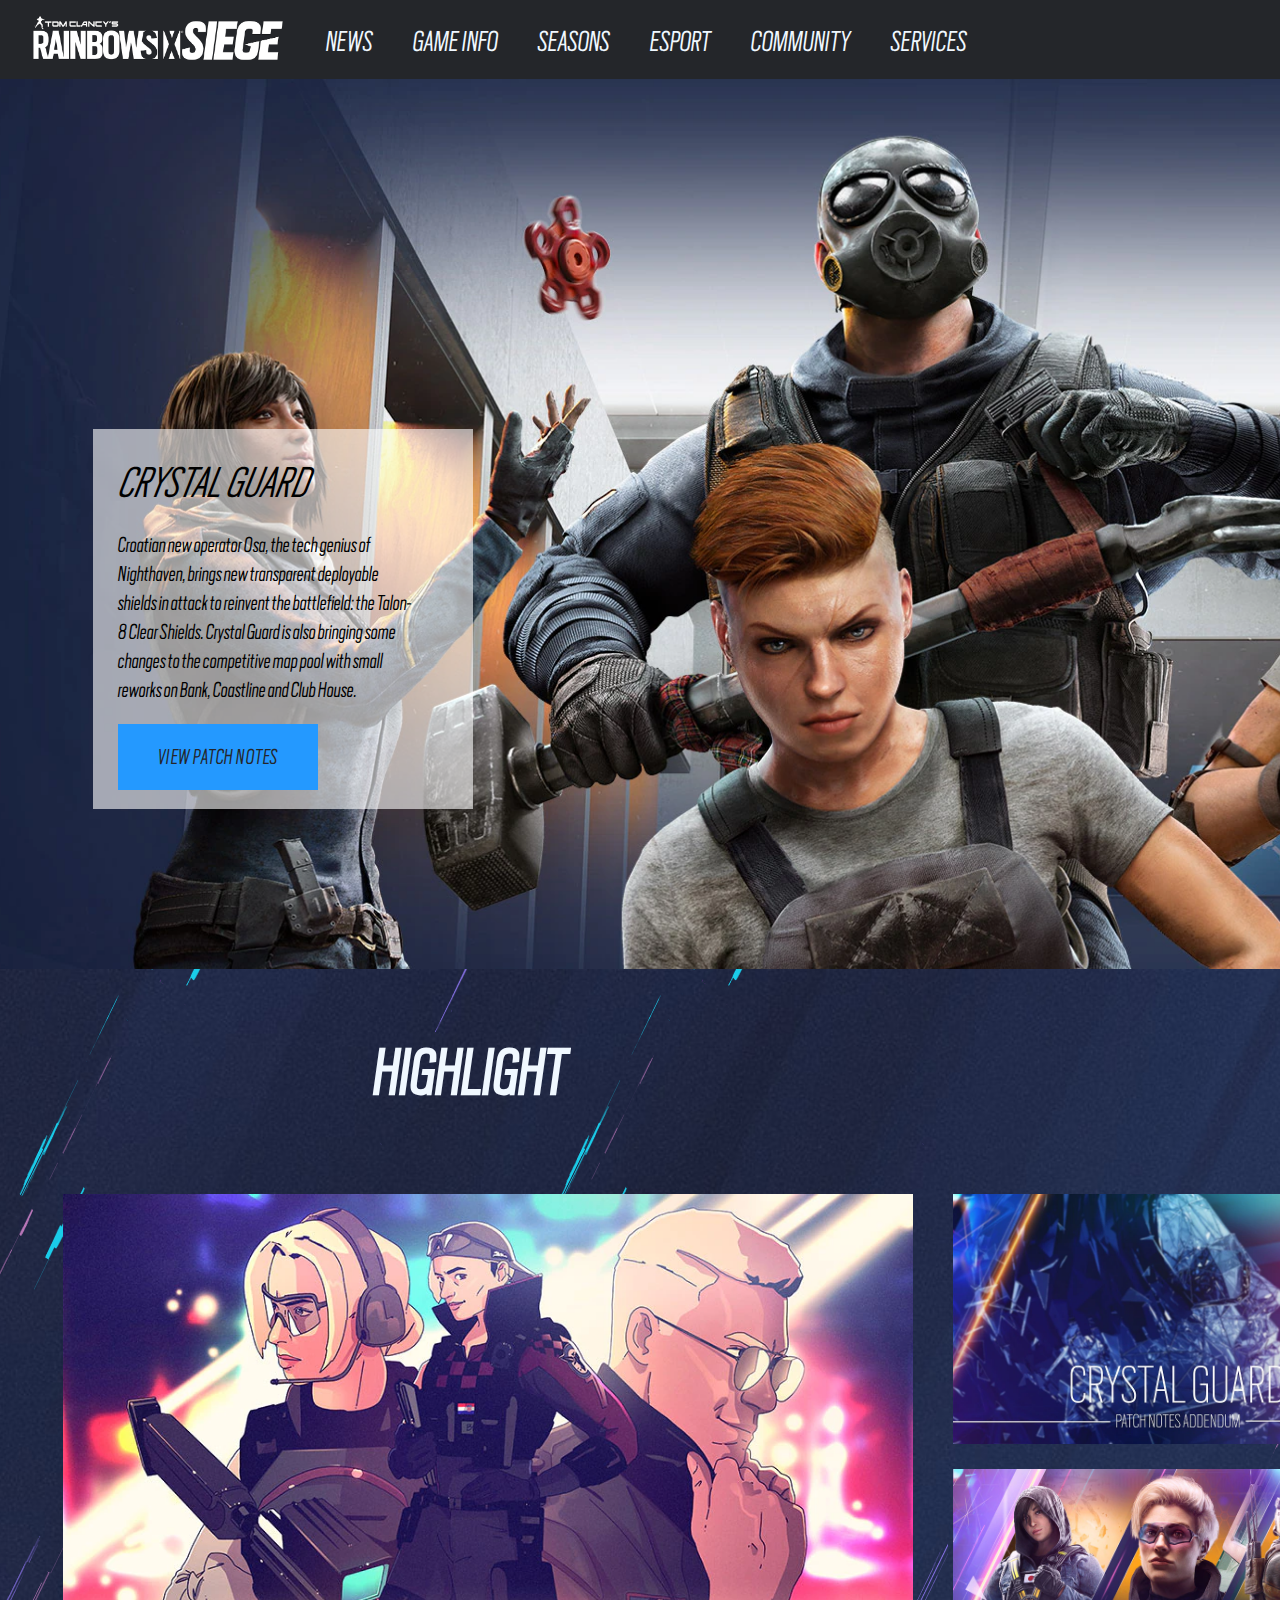
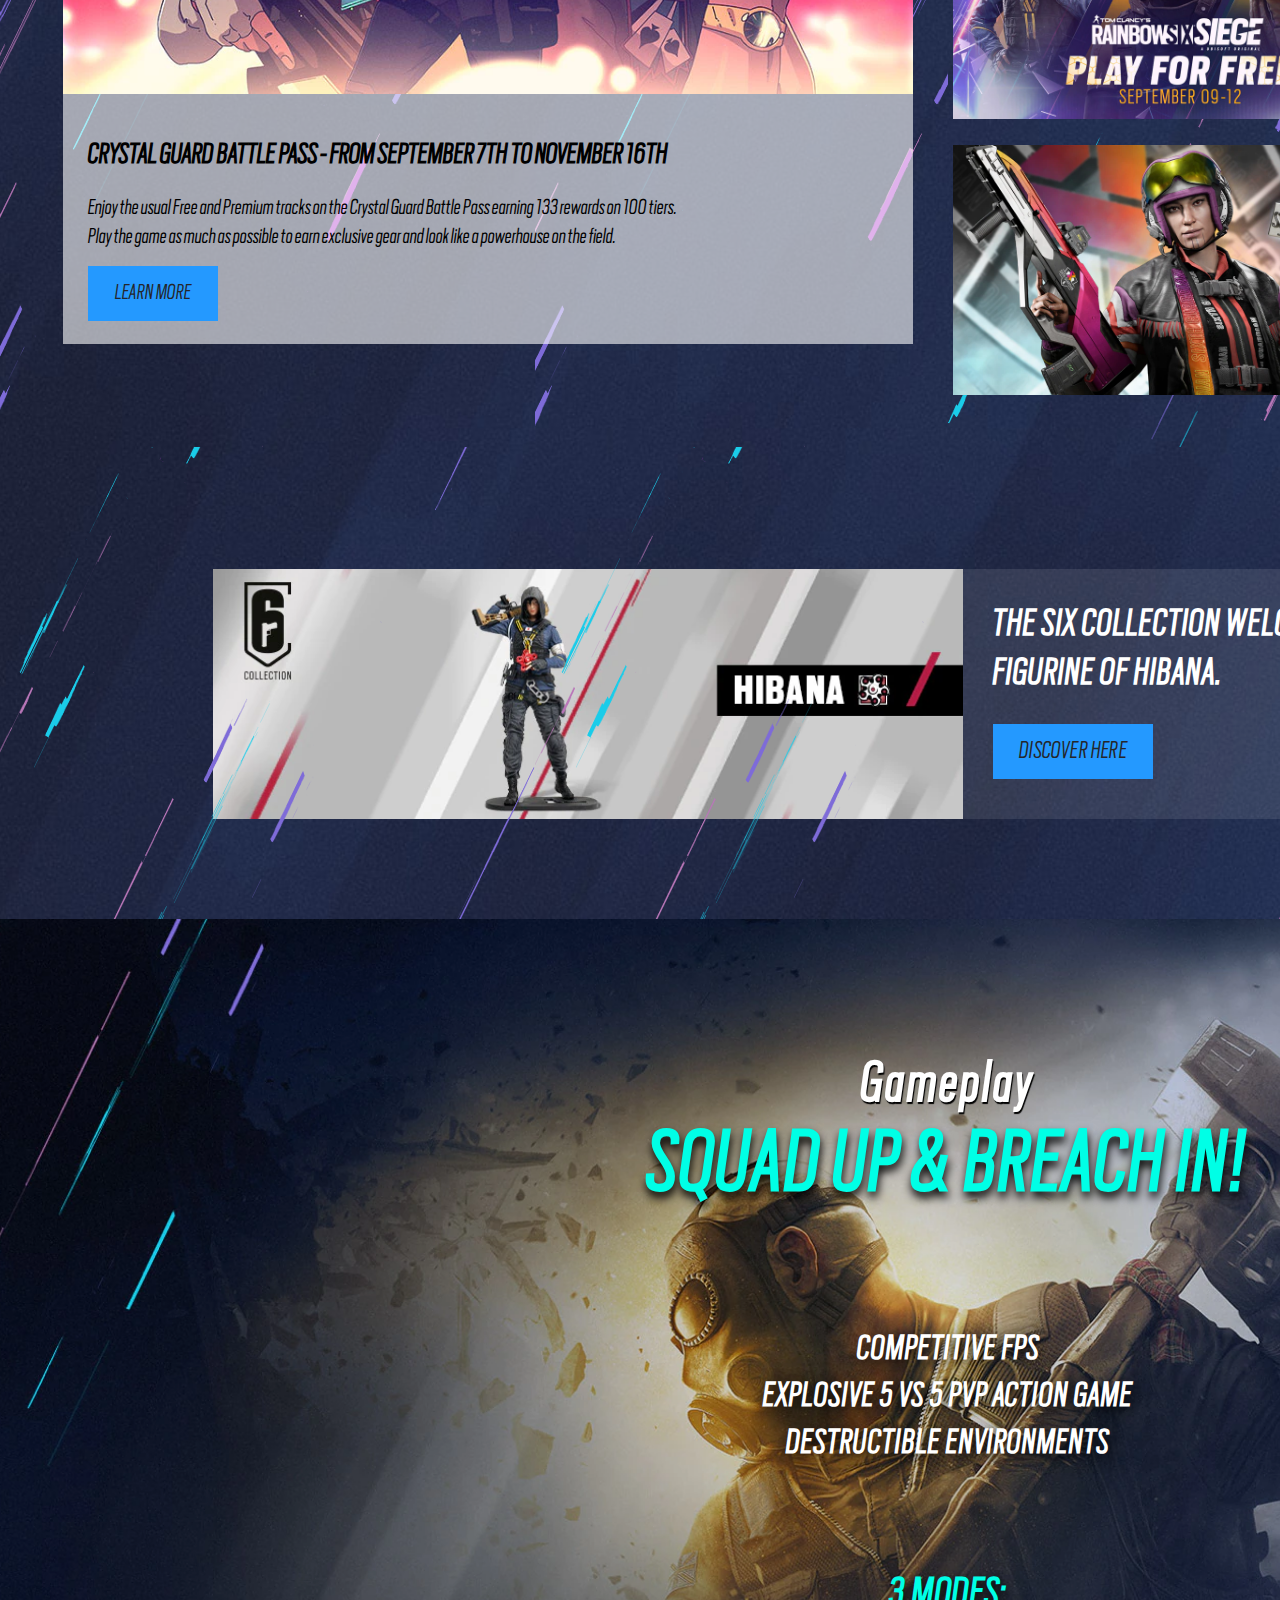
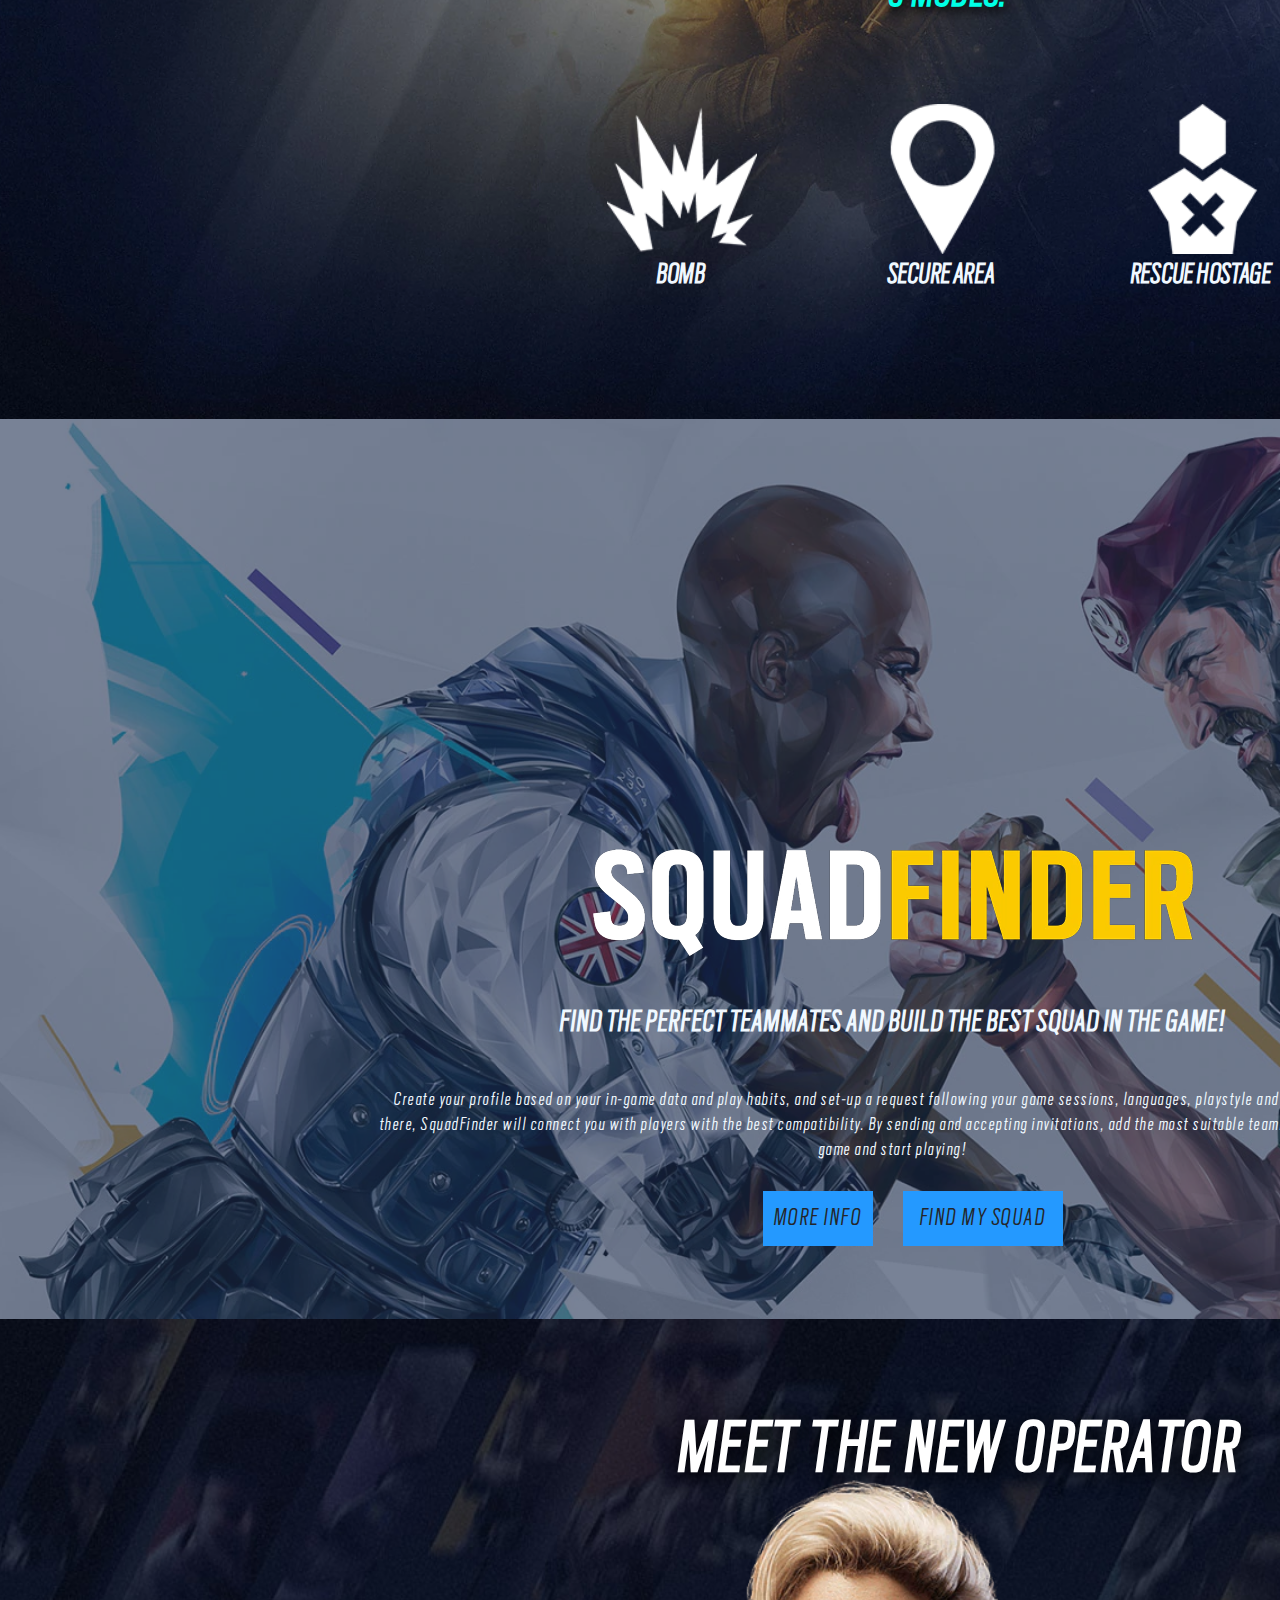
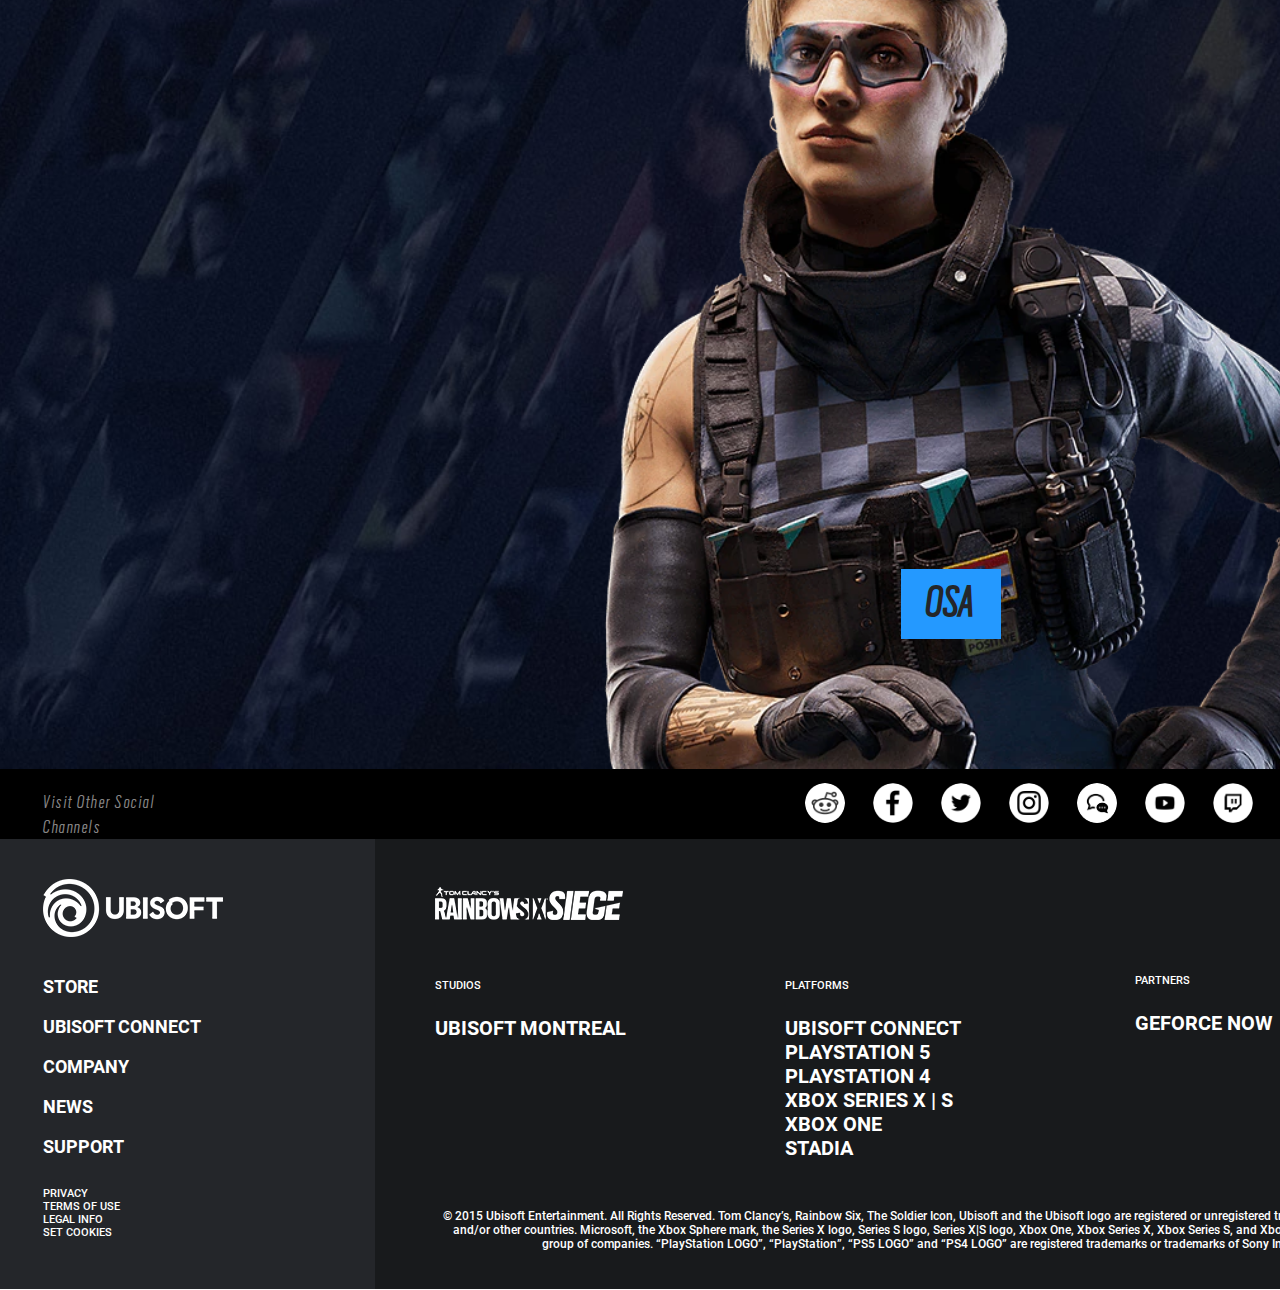
==== commit f3391ddc: "Add files via upload" ====
--- a/index.html
+++ b/index.html
@@ -70,7 +70,7 @@
 				<div class="trai"><font size="+6"><h2>HIGHLIGHT</h2></font>
 				<div class="trongtrai">
 				  <br><div class="trongtrai1"></div>
-						<div class="trongtrai2"><br><h1><i>CRYSTAL GUARD BATTLE PASS - FROM SEPTEMBER 7TH TO NOVEMBER 16TH</i></h1>
+						<div class="trongtrai2"><br><h1>CRYSTAL GUARD BATTLE PASS - FROM SEPTEMBER 7TH TO NOVEMBER 16TH</h1>
 							<font size="+2">Enjoy the usual Free and Premium tracks on the Crystal Guard Battle Pass earning 133 rewards on 100 tiers.</font> 
 							<font size="+2"><br>Play the game as much as possible to earn exclusive gear and look like a powerhouse on the field.</font>
 							<div class="boxtrai"><font size="+2"><a href="#">LEARN MORE</a></font></div>
@@ -85,7 +85,7 @@
 					<br><div class="phai1">
 						<div class="phai1-1"></div>
 						<div class="phai1-2">
-						<h2><i>Y6S3 CRYSTAL GUARD PATCH NOTES ADDENDUM</i></h2>
+						<h2>Y6S3 CRYSTAL GUARD PATCH NOTES ADDENDUM</h2>
 							<div class="botton">7/9/2021</div>
 							<font size="+2">Updates and fixes made over the course of the Y6S3 Test Server.</font>
 							<div class="readmore"><font size="+2"><a href="#">READ MORE</a></font></div>
@@ -96,7 +96,7 @@
 					<div class="phai2">
 						<div class="phai2-1"></div>
 						<div class="phai2-2">
-							<h2><i>SQUAD UP AND BREACH IN WITH RAINBOW SIX SIEGE FOR FREE THIS WEEKEND STARTING SEPTEMBER 9TH!</i></h2>
+							<h2>SQUAD UP AND BREACH IN WITH RAINBOW SIX SIEGE FOR FREE THIS WEEKEND STARTING SEPTEMBER 9TH!</h2>
 							<div class="botton2">7/9/2021</div>
 							<font size="+2">Join over 75 million players and take advantage of the game at the best price ever!</font>
 							<div class="readmore2"><font size="+2"><a href="#">READ MORE</a></font></div>
@@ -108,7 +108,7 @@
 						<div class="phai3-1"></div>
 						<div class="phai3-2">
 						
-							<h2><i>SIXTH GUARDIAN CHARITY PROGRAM Y6S3: INDSPIRE</i></h2>
+							<h2>SIXTH GUARDIAN CHARITY PROGRAM Y6S3: INDSPIRE</h2>
 							<div class="botton2">6/9/2021</div>
 							<font size="+2">This Season, we’re partnering with Indspire for our next Sixth Guardian charity bundle!</font>
 							<div class="readmore2"><font size="+2"><a href="#">READ MORE</a></font></div>
@@ -122,7 +122,7 @@
 				<div class="endnew">
 					<div class="endtrai"></div>
 					<div class="endphai">
-						<h1><i>THE SIX COLLECTION WELCOME A NEW MEMBER WITH THIS FIGURINE OF HIBANA.</i></h1>
+						<h1>THE SIX COLLECTION WELCOME A NEW MEMBER WITH THIS FIGURINE OF HIBANA.</h1>
 						<div class="discover"><a href="#">DISCOVER HERE</a></div>
 					</div>
 				
--- a/css/main.css
+++ b/css/main.css
@@ -183,7 +183,7 @@
 	font-weight: 800;
 	padding-top: -10px;
 	box-sizing: border-box;
-	font-size: 250%;
+	font-size: 230%;
 	letter-spacing: 0.5px;
 	
 	
@@ -342,8 +342,8 @@
 	text-align: left;
 	box-sizing: border-box;
 	padding-left: 10px;
-	
-	font-size: 105%
+	letter-spacing: 0.5px;
+	font-size: 105%;
 	
 }
 .botton{
@@ -425,8 +425,8 @@
 	text-align: left;
 	box-sizing: border-box;
 	padding-left: 10px;
-	
-	font-size: 105%
+	letter-spacing: 0.3px;
+	font-size: 105%;
 	}
 .phai3{
 	width: 900px;
@@ -450,8 +450,8 @@
 	text-align: left;
 	box-sizing: border-box;
 	padding-left: 10px;
-	
-	font-size: 105%
+	letter-spacing: 0.3px;
+	font-size: 105%;
 	
 	}
 .allnew{
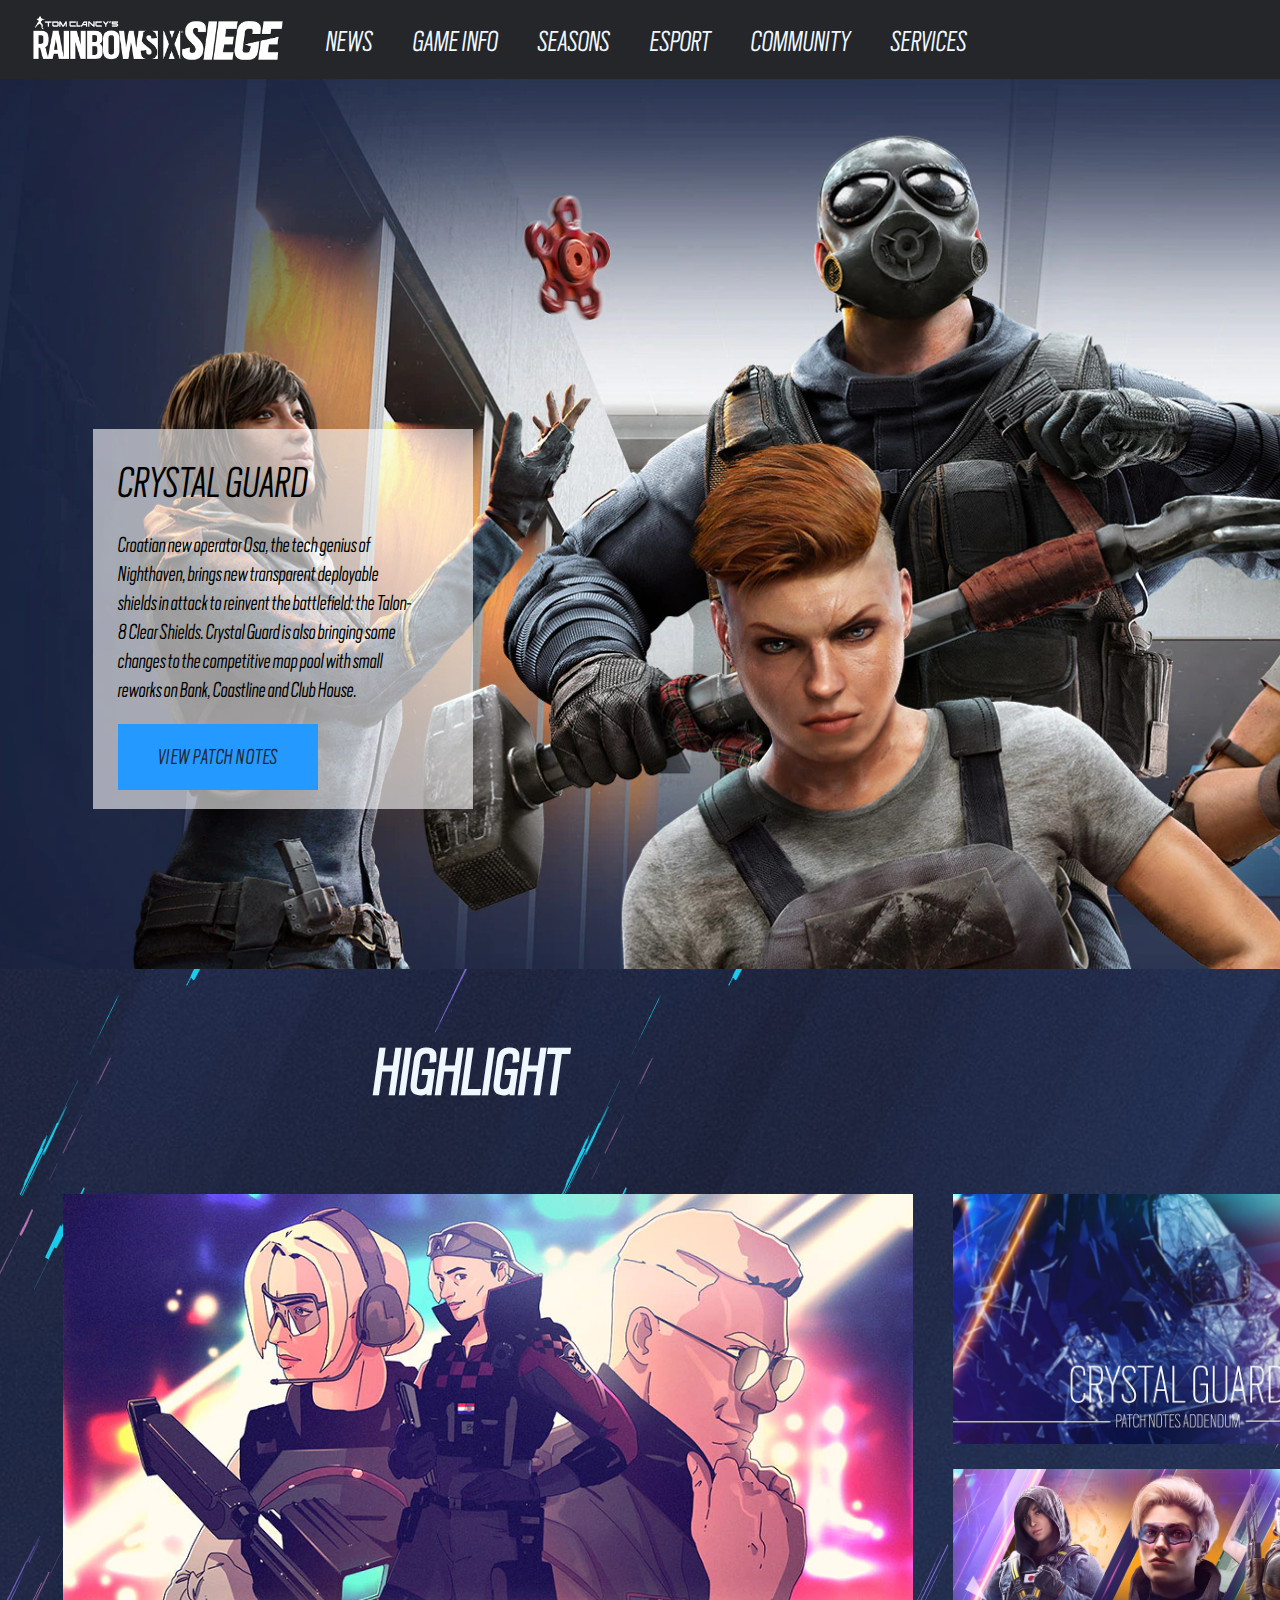
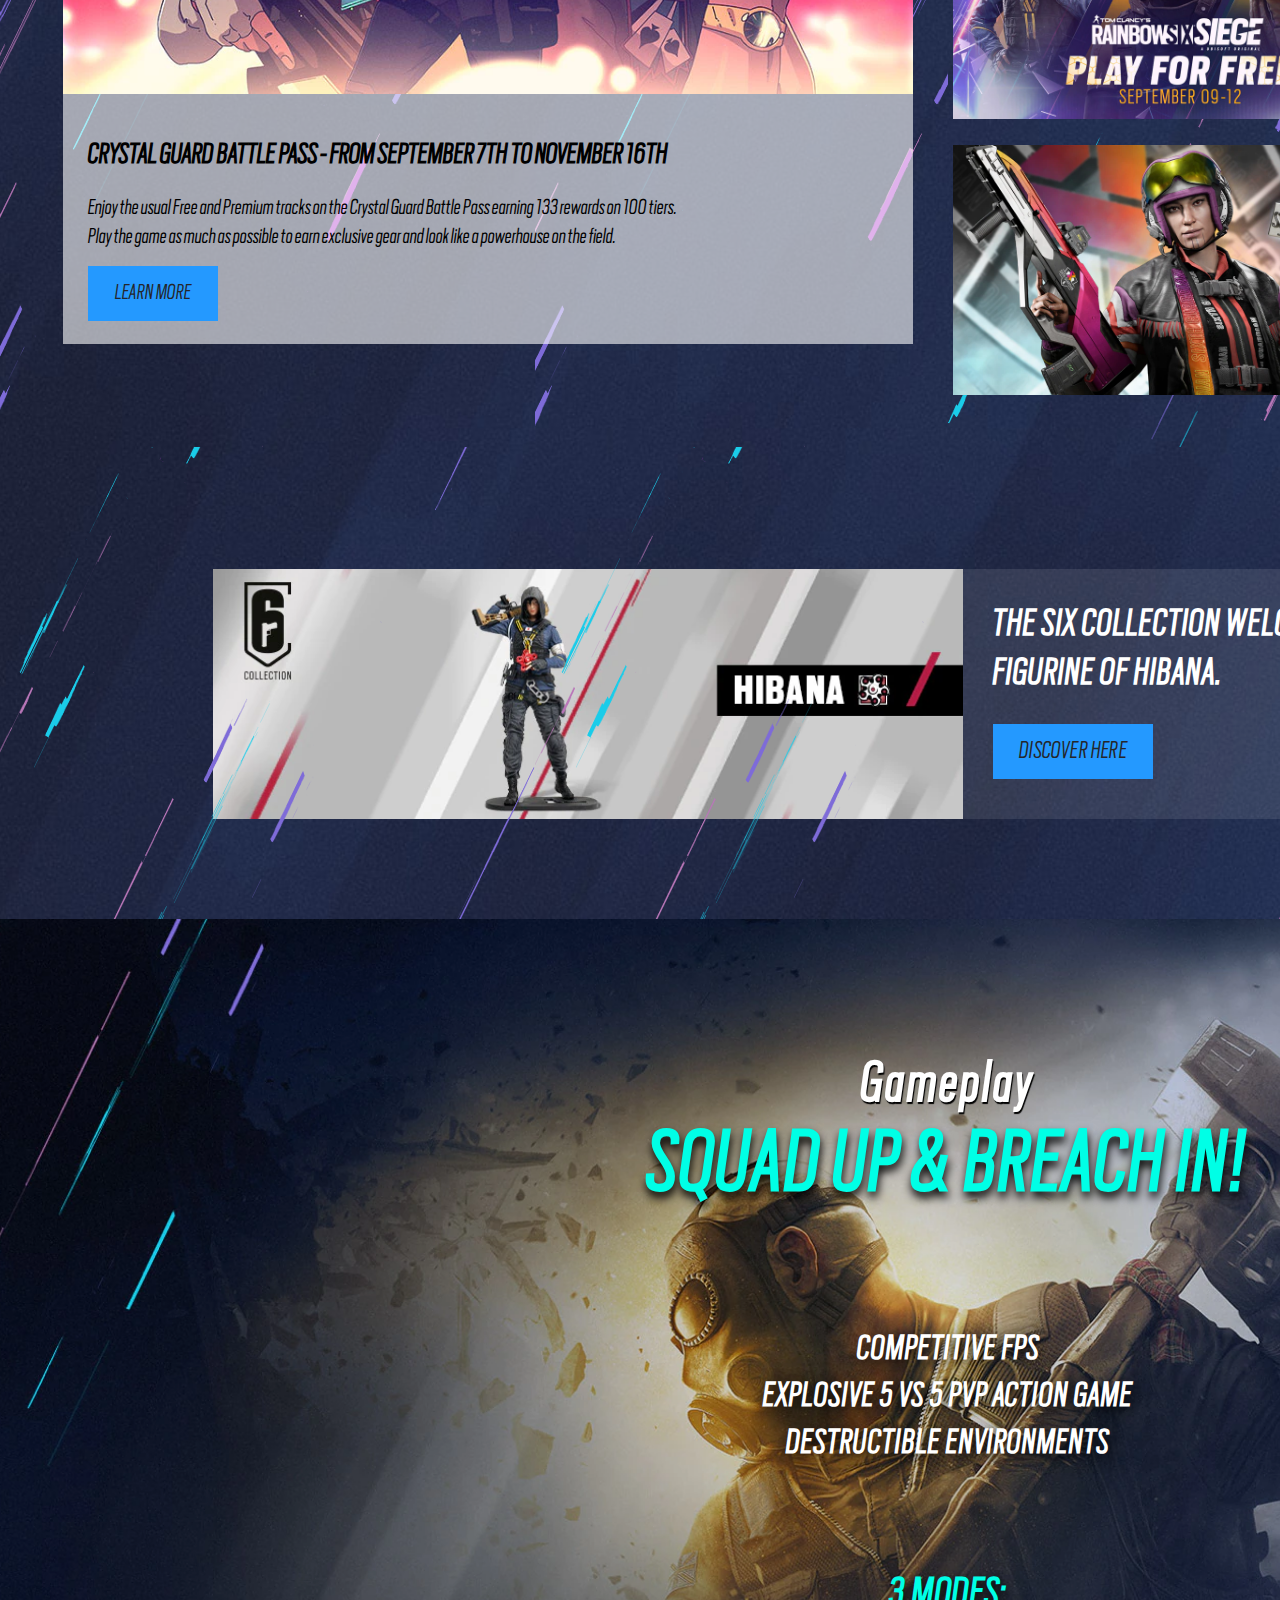
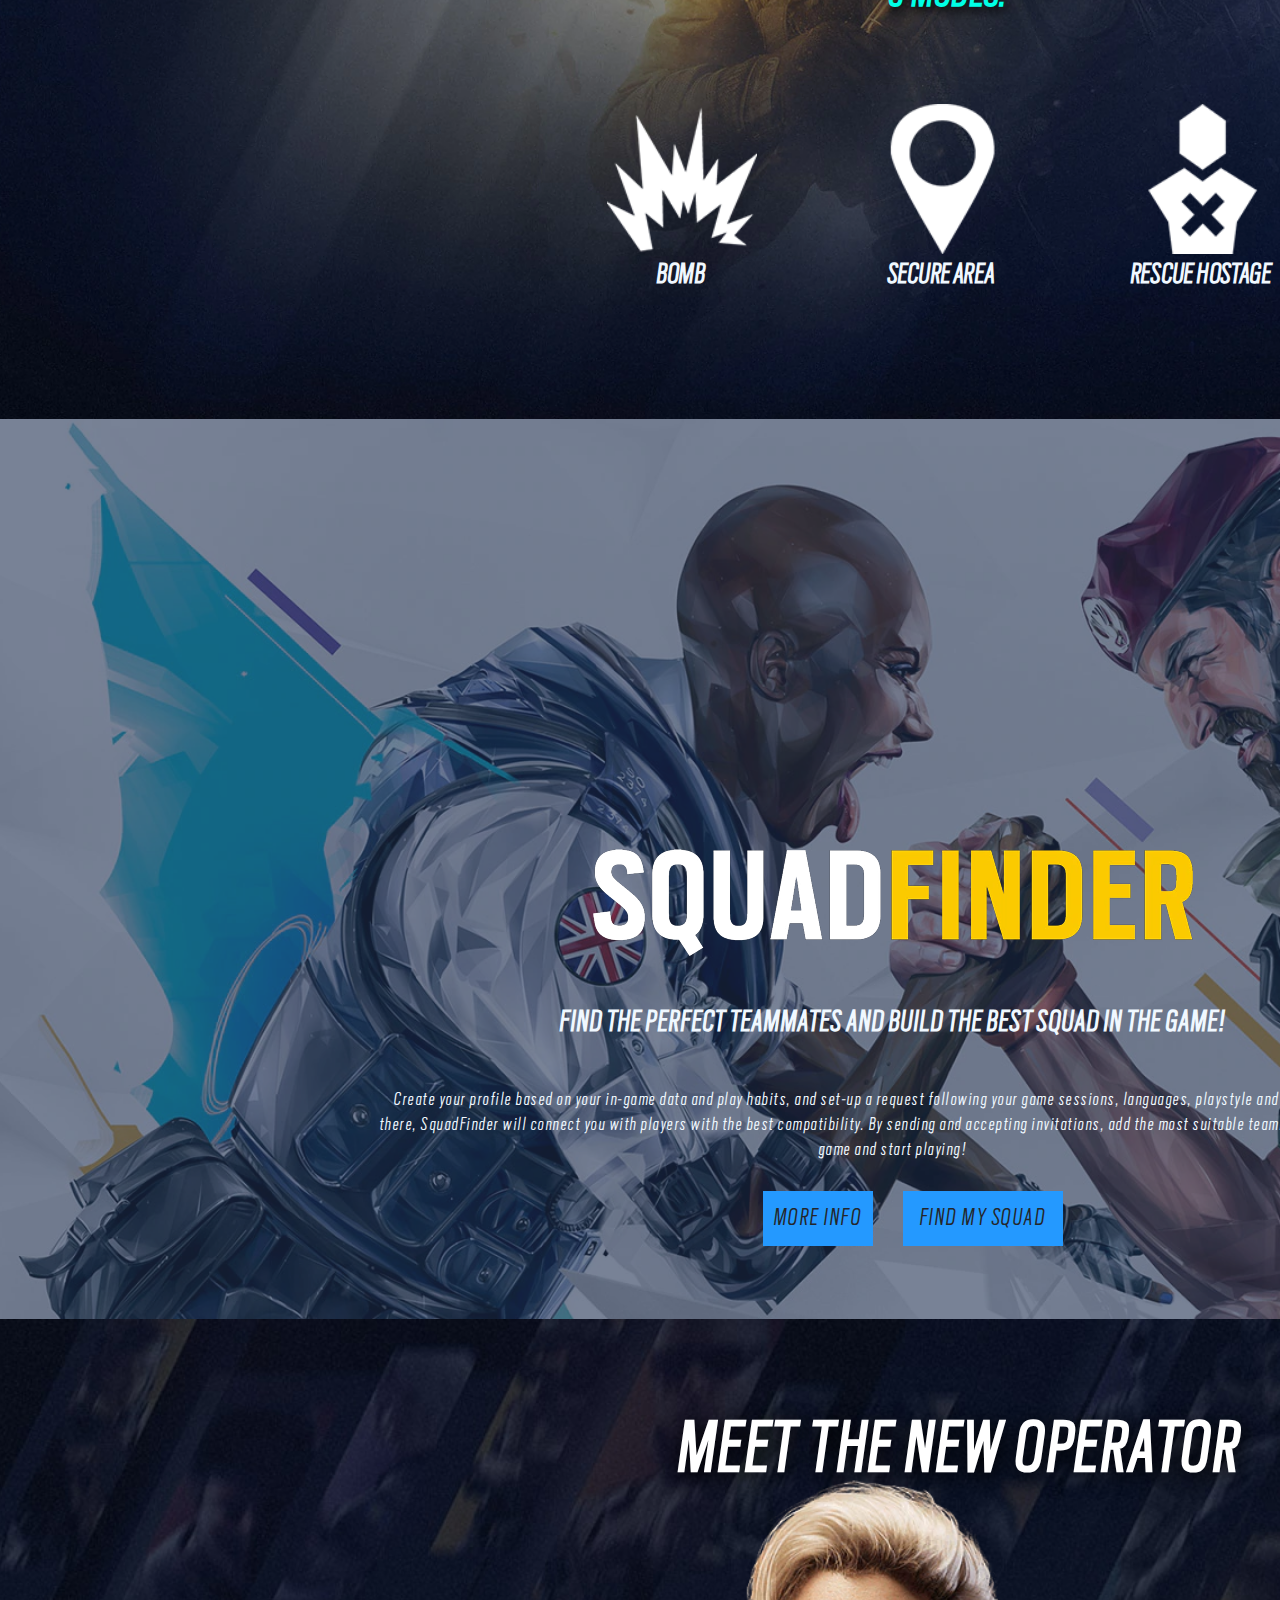
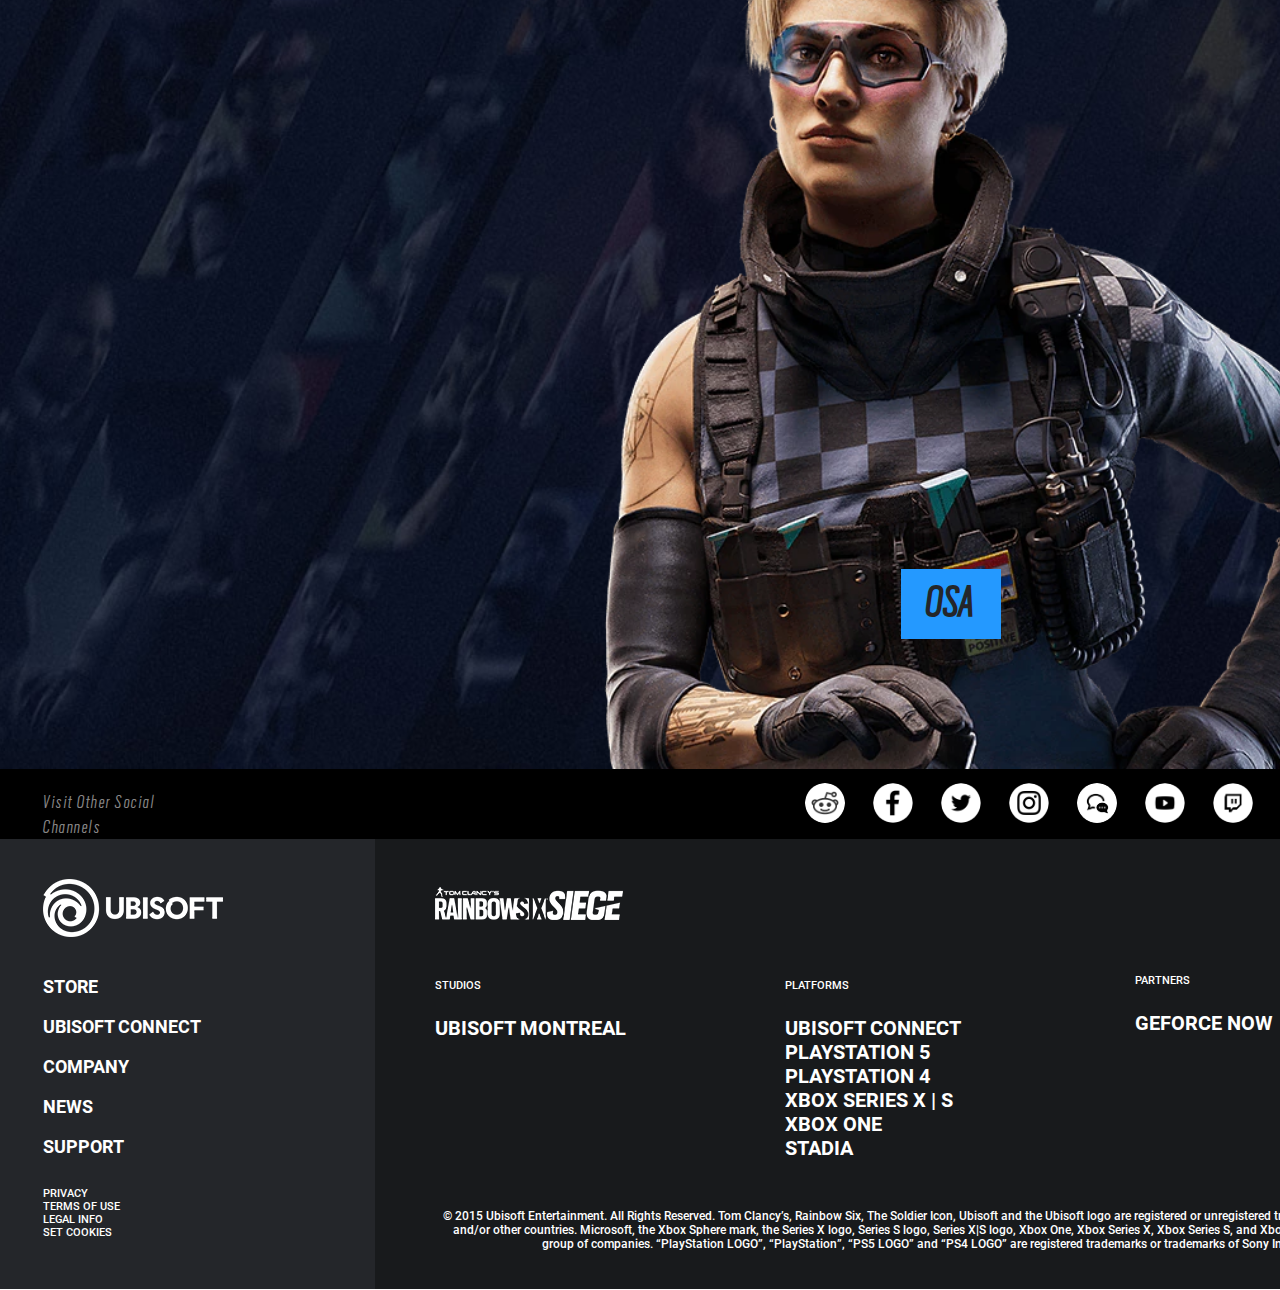
==== commit e3845d45: "Add files via upload" ====
--- a/index.html
+++ b/index.html
@@ -51,7 +51,7 @@
 		</div>
 			<div class="back">
 				<div class="new">
-				      <font size="+7"><i>CRYSTAL GUARD</i></font>
+				      <font size="+7">CRYSTAL GUARD</font>
 					<br><br><font size="+2">Croatian new operator Osa, the tech genius of</font>
 					<br><font size="+2">Nighthaven, brings new transparent deployable</font>
 					<br><font size="+2">shields in attack to reinvent the battlefield: the Talon-</font>
@@ -61,7 +61,7 @@
 					<br><br><div class="newbox"><br><font size="+2"><a href="#">VIEW PATCH NOTES</a></font></div>
 				</div>
 				<div class="new1">
-					<div class="topnew1"><i><font size="+2">NEW TO THE GAME?</font></i></div>
+					<div class="topnew1"><font size="+2">NEW TO THE GAME?</font></div>
 					<div class="newbox1"><a href="#">BEACH IN</a></div>
 				</div>
 					
